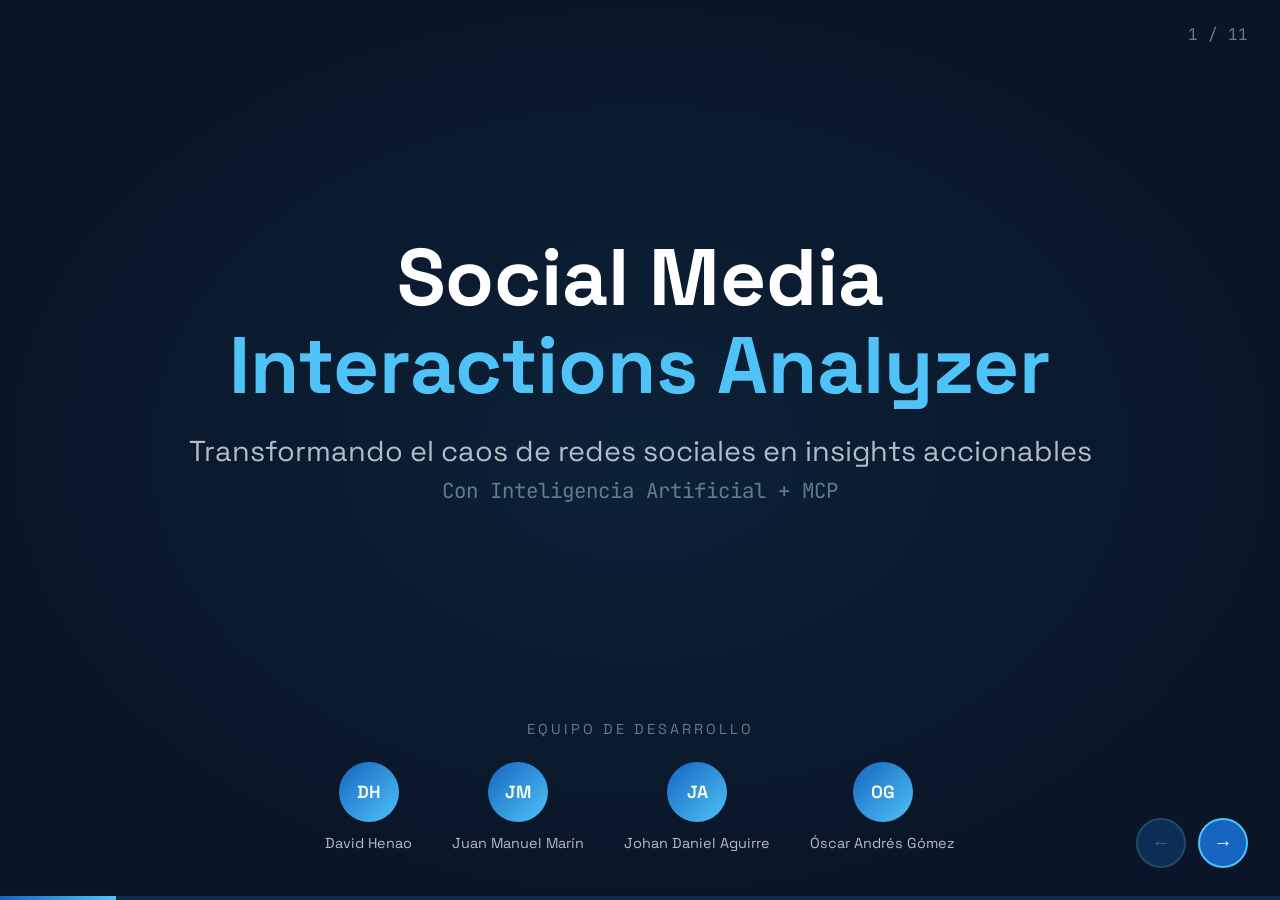
==== docs/slides/index.html @ ee0dfa3a "docs: Added base slides" ====
<!DOCTYPE html>
<html lang="es">
<head>
    <meta charset="UTF-8">
    <meta name="viewport" content="width=device-width, initial-scale=1.0">
    <title>Social Media Interactions Analyzer - Pitch</title>
    <link rel="preconnect" href="https://fonts.googleapis.com">
    <link rel="preconnect" href="https://fonts.gstatic.com" crossorigin>
    <link href="https://fonts.googleapis.com/css2?family=Space+Grotesk:wght@400;500;700&family=JetBrains+Mono:wght@400;500&display=swap" rel="stylesheet">
    <style>
        :root {
            --bg-primary: #0A1628;
            --bg-secondary: #0D2137;
            --bg-card: #122640;
            --accent-blue: #1E88E5;
            --accent-light: #4FC3F7;
            --accent-dark: #1565C0;
            --text-primary: #FFFFFF;
            --text-secondary: #B0BEC5;
            --text-muted: #607D8B;
        }

        * { margin: 0; padding: 0; box-sizing: border-box; }

        body {
            font-family: 'Space Grotesk', sans-serif;
            background: var(--bg-primary);
            color: var(--text-primary);
            overflow: hidden;
            height: 100vh;
        }

        .slide-container {
            width: 100vw;
            height: 100vh;
            position: relative;
            background: linear-gradient(135deg, var(--bg-primary) 0%, var(--bg-secondary) 100%);
        }

        .slide {
            display: none;
            width: 100%;
            height: 100%;
            padding: 3rem 4rem;
            flex-direction: column;
            opacity: 0;
            transition: opacity 0.4s ease;
            overflow-y: auto;
        }

        .slide.active {
            display: flex;
            opacity: 1;
        }

        .slide-counter {
            position: fixed;
            top: 1.5rem;
            right: 2rem;
            font-size: 1rem;
            color: var(--text-muted);
            font-family: 'JetBrains Mono', monospace;
            z-index: 100;
        }

        .nav-controls {
            position: fixed;
            bottom: 2rem;
            right: 2rem;
            display: flex;
            gap: 0.75rem;
            z-index: 100;
        }

        .nav-btn {
            width: 50px;
            height: 50px;
            border-radius: 50%;
            background: var(--accent-dark);
            border: 2px solid var(--accent-light);
            color: var(--text-primary);
            font-size: 1.2rem;
            cursor: pointer;
            transition: all 0.2s ease;
            display: flex;
            align-items: center;
            justify-content: center;
        }

        .nav-btn:hover:not(:disabled) {
            background: var(--accent-light);
            color: var(--bg-primary);
        }

        .nav-btn:disabled {
            opacity: 0.3;
            cursor: not-allowed;
        }

        .progress-bar {
            position: fixed;
            bottom: 0;
            left: 0;
            width: 100%;
            height: 4px;
            background: rgba(30, 136, 229, 0.2);
            z-index: 100;
        }

        .progress-fill {
            height: 100%;
            background: linear-gradient(90deg, var(--accent-dark), var(--accent-light));
            transition: width 0.3s ease;
        }

        .slide-header {
            display: flex;
            align-items: center;
            gap: 1.5rem;
            margin-bottom: 2.5rem;
        }

        .slide-number {
            font-size: 4rem;
            font-weight: 700;
            color: var(--accent-dark);
            font-family: 'JetBrains Mono', monospace;
        }

        .slide h2 {
            font-size: 2.8rem;
            font-weight: 600;
            color: var(--text-primary);
        }

        /* Slide 1 */
        .slide-title {
            justify-content: center;
            text-align: center;
            background: radial-gradient(ellipse at center, var(--bg-secondary) 0%, var(--bg-primary) 70%);
        }

        .slide-title .title-content {
            flex: 1;
            display: flex;
            flex-direction: column;
            justify-content: center;
            align-items: center;
        }

        .slide-title h1 {
            font-size: 5rem;
            font-weight: 700;
            line-height: 1.1;
            margin-bottom: 1.5rem;
        }

        .slide-title h1 .highlight { color: var(--accent-light); }

        .slide-title .subtitle {
            font-size: 1.8rem;
            color: var(--text-secondary);
            margin-bottom: 0.5rem;
        }

        .slide-title .tagline {
            font-size: 1.3rem;
            color: var(--text-muted);
            font-family: 'JetBrains Mono', monospace;
        }

        .slide-title .team-section { margin-top: 2rem; }

        .slide-title .team-label {
            font-size: 0.9rem;
            color: var(--text-muted);
            letter-spacing: 3px;
            margin-bottom: 1.5rem;
        }

        .slide-title .team-grid {
            display: flex;
            justify-content: center;
            gap: 2.5rem;
        }

        .slide-title .team-member {
            display: flex;
            flex-direction: column;
            align-items: center;
            gap: 0.75rem;
        }

        .slide-title .team-member .avatar {
            width: 60px;
            height: 60px;
            border-radius: 50%;
            background: linear-gradient(135deg, var(--accent-dark), var(--accent-light));
            display: flex;
            align-items: center;
            justify-content: center;
            font-weight: 600;
            font-size: 1.1rem;
            color: #fff;
        }

        .slide-title .team-member span {
            font-size: 0.9rem;
            color: var(--text-secondary);
        }

        /* Content Grids */
        .content-grid {
            display: grid;
            grid-template-columns: 1fr 1fr;
            gap: 1.5rem;
            flex: 1;
        }

        .problem-card {
            background: rgba(21, 101, 192, 0.2);
            border: 1px solid var(--accent-dark);
            border-radius: 16px;
            padding: 1.75rem;
        }

        .card-icon { font-size: 2.2rem; margin-bottom: 0.75rem; }

        .problem-card h3 {
            font-size: 1.4rem;
            color: var(--accent-light);
            margin-bottom: 0.75rem;
        }

        .problem-card p, .problem-card li {
            font-size: 1.1rem;
            color: var(--text-secondary);
            line-height: 1.6;
        }

        .problem-card ul { list-style: none; padding: 0; }

        .problem-card li {
            padding-left: 1.5rem;
            position: relative;
            margin-bottom: 0.5rem;
        }

        .problem-card li::before {
            content: "•";
            color: #F44336;
            position: absolute;
            left: 0;
            font-weight: bold;
        }

        .quote-box {
            background: rgba(244, 67, 54, 0.15);
            border-left: 4px solid #F44336;
            padding: 1.25rem 1.75rem;
            border-radius: 0 10px 10px 0;
            margin-top: 1.5rem;
        }

        .quote-box p { font-size: 1.3rem; color: var(--text-primary); }

        .quote-box .highlight {
            color: #FF7043;
            font-weight: 600;
        }

        /* Slide 3 */
        .section-intro {
            font-size: 1.3rem;
            color: var(--text-secondary);
            margin-bottom: 2rem;
            text-align: center;
        }

        .solution-flow {
            display: flex;
            align-items: center;
            justify-content: center;
            gap: 1.5rem;
            margin: 2rem 0;
        }

        .flow-step {
            background: rgba(21, 101, 192, 0.3);
            border: 1px solid var(--accent-dark);
            border-radius: 16px;
            padding: 1.5rem 2rem;
            text-align: center;
            min-width: 140px;
        }

        .flow-step.highlight {
            background: rgba(33, 150, 243, 0.3);
            border-color: var(--accent-light);
            box-shadow: 0 0 30px rgba(33, 150, 243, 0.4);
        }

        .step-icon { font-size: 2rem; margin-bottom: 0.5rem; }

        .flow-step h4 {
            font-size: 1.1rem;
            color: var(--text-primary);
            margin-bottom: 0.25rem;
        }

        .flow-step p {
            font-size: 0.85rem;
            color: var(--text-muted);
            font-family: 'JetBrains Mono', monospace;
        }

        .flow-arrow { font-size: 1.8rem; color: var(--accent-light); }

        .tech-tags {
            display: flex;
            justify-content: center;
            gap: 1rem;
            flex-wrap: wrap;
            margin-top: 1.5rem;
        }

        .tech-tags .tag {
            background: rgba(76, 175, 80, 0.2);
            border: 1px solid #4CAF50;
            color: #81C784;
            padding: 0.5rem 1rem;
            border-radius: 25px;
            font-size: 0.9rem;
            font-family: 'JetBrains Mono', monospace;
        }

        /* Slide 4 */
        .arch-diagram {
            display: flex;
            flex-direction: column;
            gap: 0.75rem;
            flex: 1;
            justify-content: center;
        }

        .arch-layer {
            display: flex;
            align-items: center;
            justify-content: center;
            gap: 1rem;
            padding: 1rem;
            background: rgba(13, 71, 161, 0.25);
            border-radius: 12px;
        }

        .layer-label {
            font-size: 0.85rem;
            color: var(--accent-light);
            font-weight: 600;
            text-transform: uppercase;
            letter-spacing: 1px;
            min-width: 120px;
            font-family: 'JetBrains Mono', monospace;
        }

        .arch-layer:first-child .layer-label { color: #FF9800; }
        .arch-layer:nth-child(3) .layer-label { color: #AB47BC; }

        .arch-box {
            background: var(--bg-card);
            border: 1px solid #2962FF;
            border-radius: 8px;
            padding: 0.75rem 1.25rem;
            font-size: 1rem;
            color: var(--text-primary);
            text-align: center;
        }

        .arch-box span {
            font-size: 0.75rem;
            color: var(--text-muted);
            display: block;
        }

        .arch-box.user { border-color: #FF9800; background: rgba(255, 152, 0, 0.15); }
        .arch-box.agent { border-color: #AB47BC; background: rgba(171, 71, 188, 0.15); }
        .arch-box.cache { border-color: #FFD54F; background: rgba(255, 213, 79, 0.15); }
        .arch-box.mcp { border-color: #42A5F5; background: rgba(66, 165, 245, 0.15); }
        .arch-box.mcp.obligatorio { border-color: #F44336; background: rgba(244, 67, 54, 0.15); }
        .arch-box.data { border-color: #66BB6A; background: rgba(102, 187, 106, 0.15); }

        .arch-connector {
            text-align: center;
            font-size: 0.85rem;
            color: var(--text-muted);
            font-family: 'JetBrains Mono', monospace;
        }

        /* Slide 5 */
        .mcp-grid {
            display: grid;
            grid-template-columns: repeat(3, 1fr);
            gap: 1.5rem;
            flex: 1;
        }

        .mcp-card {
            background: rgba(21, 101, 192, 0.25);
            border: 1px solid var(--accent-dark);
            border-radius: 16px;
            padding: 1.5rem;
            display: flex;
            flex-direction: column;
        }

        .mcp-card.obligatorio {
            border-color: #F44336;
            background: rgba(244, 67, 54, 0.15);
        }

        .mcp-header {
            display: flex;
            justify-content: space-between;
            align-items: center;
            margin-bottom: 1rem;
        }

        .mcp-num { font-size: 1.8rem; font-weight: 700; color: var(--accent-light); }

        .mcp-type {
            font-size: 0.75rem;
            background: var(--accent-dark);
            color: #fff;
            padding: 0.3rem 0.6rem;
            border-radius: 6px;
            font-family: 'JetBrains Mono', monospace;
        }

        .mcp-card.obligatorio .mcp-type { background: #D32F2F; }

        .mcp-card h3 {
            font-size: 1.3rem;
            color: var(--text-primary);
            margin-bottom: 0.25rem;
        }

        .mcp-desc { font-size: 1rem; color: var(--text-muted); margin-bottom: 0.5rem; }

        .mcp-tech {
            font-size: 0.85rem;
            color: #81C784;
            font-family: 'JetBrains Mono', monospace;
            margin-bottom: 1rem;
        }

        .mcp-features {
            list-style: none;
            padding: 0;
            margin: 0;
            flex: 1;
        }

        .mcp-features li {
            font-size: 0.95rem;
            color: var(--text-secondary);
            padding-left: 1.25rem;
            position: relative;
            margin-bottom: 0.35rem;
        }

        .mcp-features li::before {
            content: "›";
            position: absolute;
            left: 0;
            color: var(--accent-light);
        }

        .coverage-note {
            background: rgba(76, 175, 80, 0.15);
            border: 1px solid #4CAF50;
            border-radius: 10px;
            padding: 1rem 1.5rem;
            display: flex;
            align-items: center;
            gap: 1rem;
            margin-top: 1rem;
        }

        .coverage-icon { color: #4CAF50; font-size: 1.4rem; }

        .coverage-note span { color: #81C784; font-size: 1.1rem; }

        /* Slide 6 */
        .diff-grid {
            display: grid;
            grid-template-columns: 1fr 1fr;
            gap: 1.5rem;
            margin-bottom: 1.5rem;
        }

        .diff-card {
            background: rgba(21, 101, 192, 0.25);
            border: 1px solid var(--accent-dark);
            border-radius: 16px;
            padding: 1.75rem;
        }

        .diff-card.cost { border-left: 4px solid #FFB300; }
        .diff-card.time { border-left: 4px solid #4CAF50; }

        .diff-icon { font-size: 2rem; margin-bottom: 0.75rem; }

        .diff-card h3 {
            font-size: 1.4rem;
            color: var(--text-primary);
            margin-bottom: 1rem;
        }

        .diff-card ul { list-style: none; padding: 0; margin: 0; }

        .diff-card li {
            font-size: 1rem;
            color: var(--text-secondary);
            padding-left: 1.5rem;
            position: relative;
            margin-bottom: 0.5rem;
        }

        .diff-card .check {
            color: #4CAF50;
            font-weight: bold;
            position: absolute;
            left: 0;
        }

        .strategy-box {
            background: rgba(33, 150, 243, 0.15);
            border: 1px solid var(--accent-light);
            border-radius: 16px;
            padding: 1.5rem;
        }

        .strategy-box h4 {
            font-size: 1.2rem;
            color: var(--accent-light);
            margin-bottom: 1rem;
        }

        .strategy-items {
            display: grid;
            grid-template-columns: 1fr 1fr;
            gap: 0.75rem;
        }

        .strategy-item {
            background: rgba(0, 0, 0, 0.25);
            border-radius: 8px;
            padding: 0.75rem 1rem;
        }

        .strategy-item .phase {
            display: block;
            font-size: 0.8rem;
            color: #FF9800;
            font-family: 'JetBrains Mono', monospace;
            margin-bottom: 0.25rem;
        }

        .strategy-item span:last-child {
            font-size: 0.9rem;
            color: var(--text-secondary);
        }

        /* Slide 7 */
        .finops-grid {
            display: grid;
            grid-template-columns: 1fr 1fr;
            gap: 1.5rem;
            margin-bottom: 1.25rem;
        }

        .finops-card {
            background: rgba(21, 101, 192, 0.25);
            border: 1px solid var(--accent-dark);
            border-radius: 16px;
            padding: 1.5rem;
        }

        .finops-card h3 {
            font-size: 1.2rem;
            color: var(--accent-light);
            margin-bottom: 0.5rem;
        }

        .finops-card .price {
            font-size: 1.5rem;
            color: var(--text-primary);
            font-weight: 600;
            margin-bottom: 0.25rem;
        }

        .finops-card .total {
            font-size: 1.1rem;
            color: #81C784;
            margin-bottom: 0.75rem;
        }

        .finops-card ul { list-style: none; padding: 0; margin: 0; }

        .finops-card li {
            font-size: 0.9rem;
            color: var(--text-secondary);
            padding-left: 1rem;
            position: relative;
            margin-bottom: 0.25rem;
        }

        .finops-card li::before {
            content: "•";
            color: var(--text-muted);
            position: absolute;
            left: 0;
        }

        .breakeven-box {
            background: rgba(255, 152, 0, 0.15);
            border: 1px solid #FF9800;
            border-radius: 10px;
            padding: 1rem;
            margin-bottom: 1rem;
            text-align: center;
        }

        .breakeven-box h3 {
            font-size: 1.1rem;
            color: #FFB300;
            margin-bottom: 0.5rem;
        }

        .breakeven-box p { font-size: 1.1rem; color: var(--text-primary); }

        .cost-table {
            width: 100%;
            border-collapse: collapse;
            margin-bottom: 1rem;
            font-size: 0.95rem;
        }

        .cost-table th, .cost-table td {
            padding: 0.75rem;
            text-align: center;
            border: 1px solid #37474F;
        }

        .cost-table th {
            background: var(--accent-dark);
            color: #fff;
        }

        .cost-table td { color: var(--text-secondary); }

        .insight-box {
            background: rgba(244, 67, 54, 0.15);
            border-left: 4px solid #F44336;
            padding: 0.75rem 1rem;
            border-radius: 0 8px 8px 0;
        }

        .insight-box strong { color: #FF7043; }

        /* Slide 8 */
        .riesgos-grid {
            display: grid;
            grid-template-columns: repeat(3, 1fr);
            gap: 1rem;
            margin-bottom: 1.5rem;
        }

        .riesgo-card {
            background: rgba(244, 67, 54, 0.15);
            border: 1px solid #D32F2F;
            border-radius: 16px;
            padding: 1.25rem;
        }

        .riesgo-card.sesgos {
            background: rgba(255, 152, 0, 0.15);
            border-color: #F57C00;
        }

        .riesgo-card.dependencia {
            background: rgba(156, 39, 176, 0.15);
            border-color: #7B1FA2;
        }

        .riesgo-card h3 {
            font-size: 1.1rem;
            color: #FFAB91;
            margin-bottom: 0.5rem;
        }

        .riesgo-card.sesgos h3 { color: #FFE082; }
        .riesgo-card.dependencia h3 { color: #CE93D8; }

        .riesgo-card ul { list-style: none; padding: 0; margin: 0; }

        .riesgo-card li {
            font-size: 0.85rem;
            color: var(--text-secondary);
            padding-left: 1rem;
            position: relative;
            margin-bottom: 0.25rem;
        }

        .riesgo-card li::before {
            content: "•";
            color: #EF5350;
            position: absolute;
            left: 0;
        }

        .section-title {
            font-size: 1.2rem;
            color: var(--accent-light);
            margin-bottom: 1rem;
            padding-bottom: 0.5rem;
            border-bottom: 1px solid var(--accent-dark);
        }

        .cumplimiento-grid {
            display: grid;
            grid-template-columns: repeat(3, 1fr);
            gap: 1rem;
            margin-bottom: 1.25rem;
        }

        .cumplimiento-card {
            background: rgba(76, 175, 80, 0.15);
            border: 1px solid #388E3C;
            border-radius: 16px;
            padding: 1.25rem;
        }

        .cumplimiento-card h3 {
            font-size: 1rem;
            color: #81C784;
            margin-bottom: 0.5rem;
        }

        .cumplimiento-card ul { list-style: none; padding: 0; margin: 0; }

        .cumplimiento-card li {
            font-size: 0.85rem;
            color: var(--text-secondary);
            padding-left: 1rem;
            position: relative;
            margin-bottom: 0.25rem;
        }

        .cumplimiento-card li::before {
            content: "✓";
            color: #4CAF50;
            position: absolute;
            left: 0;
        }

        .mitigacion-box {
            background: rgba(33, 150, 243, 0.15);
            border: 1px solid var(--accent-light);
            border-radius: 10px;
            padding: 1.25rem;
        }

        .mitigacion-box h3 {
            font-size: 1.1rem;
            color: var(--accent-light);
            margin-bottom: 0.5rem;
        }

        .mitigacion-box ul { list-style: none; padding: 0; margin: 0; }

        .mitigacion-box li {
            font-size: 0.9rem;
            color: var(--text-secondary);
            padding-left: 1.5rem;
            position: relative;
            margin-bottom: 0.25rem;
        }

        .mitigacion-box li::before {
            content: "→";
            color: var(--accent-light);
            position: absolute;
            left: 0;
        }

        /* Slide 9 */
        .memoria-status {
            background: rgba(21, 101, 192, 0.25);
            border: 1px solid var(--accent-dark);
            border-radius: 16px;
            padding: 1.25rem;
            margin-bottom: 1rem;
        }

        .memoria-status h3 {
            font-size: 1.2rem;
            color: var(--accent-light);
            margin-bottom: 0.5rem;
        }

        .memoria-status ul { list-style: none; padding: 0; margin: 0; }

        .memoria-status li {
            font-size: 1rem;
            color: var(--text-secondary);
            padding-left: 1rem;
            position: relative;
            margin-bottom: 0.25rem;
        }

        .memoria-status li::before {
            content: "•";
            color: var(--accent-light);
            position: absolute;
            left: 0;
        }

        .memoria-status .costo {
            font-size: 1.05rem;
            color: #FFB74D;
            margin-top: 0.5rem;
            margin-bottom: 0;
        }

        .memoria-escenarios {
            display: grid;
            grid-template-columns: 1fr 1fr;
            gap: 1rem;
            margin-bottom: 1.25rem;
        }

        .escenario-card {
            background: rgba(244, 67, 54, 0.15);
            border: 1px solid #D32F2F;
            border-radius: 16px;
            padding: 1.25rem;
        }

        .escenario-card.optimizado {
            background: rgba(76, 175, 80, 0.15);
            border-color: #388E3C;
        }

        .escenario-card h3 {
            font-size: 1.1rem;
            color: #FFAB91;
            margin-bottom: 0.5rem;
        }

        .escenario-card.optimizado h3 { color: #A5D6A7; }

        .escenario-card ul { list-style: none; padding: 0; margin: 0; }

        .escenario-card li {
            font-size: 0.9rem;
            color: var(--text-secondary);
            padding-left: 1rem;
            position: relative;
            margin-bottom: 0.25rem;
        }

        .escenario-card li::before {
            content: "•";
            color: #EF5350;
            position: absolute;
            left: 0;
        }

        .escenario-card.optimizado li::before { color: #66BB6A; }

        .impacto-box {
            background: rgba(255, 152, 0, 0.15);
            border: 1px solid #FF9800;
            border-radius: 10px;
            padding: 1.25rem;
            margin-bottom: 1rem;
        }

        .impacto-box h3 {
            font-size: 1.1rem;
            color: #FFB74D;
            margin-bottom: 0.5rem;
        }

        .impacto-box ul { list-style: none; padding: 0; margin: 0; }

        .impacto-box li {
            font-size: 0.9rem;
            color: var(--text-secondary);
            padding-left: 1.5rem;
            position: relative;
            margin-bottom: 0.25rem;
        }

        .impacto-box li::before {
            content: "💰";
            position: absolute;
            left: 0;
        }

        /* Slide 10 */
        .demo-grid {
            display: grid;
            grid-template-columns: 2fr 1fr;
            grid-template-rows: 1fr 1fr;
            gap: 1rem;
            flex: 1;
        }

        .demo-card {
            background: rgba(21, 101, 192, 0.25);
            border: 1px solid var(--accent-dark);
            border-radius: 16px;
            padding: 1.25rem;
        }

        .demo-card.principal {
            grid-row: span 2;
            display: flex;
            flex-direction: column;
            justify-content: center;
        }

        .demo-icon { font-size: 3.5rem; margin-bottom: 1rem; }

        .demo-card h3 {
            font-size: 1.2rem;
            color: var(--accent-light);
            margin-bottom: 0.5rem;
        }

        .demo-card p { font-size: 1rem; color: var(--text-muted); }

        .placeholder-line {
            height: 14px;
            background: rgba(33, 150, 243, 0.3);
            border-radius: 6px;
            margin: 0.75rem 0;
        }

        .placeholder-line.short { width: 60%; }

        /* Slide 11 */
        .contact-grid {
            display: flex;
            flex-direction: column;
            gap: 1.5rem;
            flex: 1;
            justify-content: center;
        }

        .contact-card {
            background: rgba(21, 101, 192, 0.25);
            border: 1px solid var(--accent-dark);
            border-radius: 16px;
            padding: 1.5rem;
            text-align: center;
        }

        .contact-card.cta {
            background: linear-gradient(135deg, rgba(33, 150, 243, 0.3), rgba(2, 119, 189, 0.3));
            border-color: var(--accent-light);
        }

        .contact-card h3 {
            font-size: 1.4rem;
            color: var(--text-primary);
            margin-bottom: 0.5rem;
        }

        .contact-card.cta h3 {
            font-size: 1.6rem;
            color: var(--accent-light);
            margin-bottom: 1rem;
        }

        .cta-text { font-size: 1.1rem; color: var(--text-secondary); margin-bottom: 1rem; }

        .cta-button {
            display: inline-block;
            background: linear-gradient(135deg, var(--accent-dark), #03A9F4);
            color: #fff;
            padding: 0.85rem 2.5rem;
            border-radius: 35px;
            font-size: 1.1rem;
            font-weight: 600;
            text-decoration: none;
            transition: transform 0.2s, box-shadow 0.2s;
        }

        .cta-button:hover {
            transform: translateY(-2px);
            box-shadow: 0 6px 20px rgba(33, 150, 243, 0.5);
        }

        .team-label { font-size: 0.9rem; color: var(--text-muted); margin-bottom: 0.75rem; }

        .team-row {
            display: flex;
            justify-content: center;
            gap: 1.5rem;
            flex-wrap: wrap;
        }

        .member { display: flex; align-items: center; gap: 0.5rem; }

        .member .avatar {
            width: 36px;
            height: 36px;
            border-radius: 50%;
            background: linear-gradient(135deg, var(--accent-dark), var(--accent-light));
            display: flex;
            align-items: center;
            justify-content: center;
            font-size: 0.75rem;
            font-weight: 600;
            color: #fff;
        }

        .member span:last-child { font-size: 0.9rem; color: var(--text-secondary); }

        .tech-label { font-size: 0.9rem; color: var(--text-muted); margin-bottom: 0.75rem; }

        .tech-stack {
            display: flex;
            justify-content: center;
            gap: 0.75rem;
            flex-wrap: wrap;
        }

        .tech-stack span {
            background: rgba(76, 175, 80, 0.2);
            border: 1px solid #4CAF50;
            color: #81C784;
            padding: 0.35rem 0.7rem;
            border-radius: 18px;
            font-size: 0.85rem;
            font-family: 'JetBrains Mono', monospace;
        }
    </style>
</head>
<body>
    <div class="slide-container">
        <!-- Slide 1: Título -->
        <div class="slide slide-title active" data-slide="0">
            <div class="title-content">
                <h1>Social Media<br><span class="highlight">Interactions Analyzer</span></h1>
                <p class="subtitle">Transformando el caos de redes sociales en insights accionables</p>
                <p class="tagline">Con Inteligencia Artificial + MCP</p>
            </div>
            <div class="team-section">
                <p class="team-label">EQUIPO DE DESARROLLO</p>
                <div class="team-grid">
                    <div class="team-member"><div class="avatar">DH</div><span>David Henao</span></div>
                    <div class="team-member"><div class="avatar">JM</div><span>Juan Manuel Marín</span></div>
                    <div class="team-member"><div class="avatar">JA</div><span>Johan Daniel Aguirre</span></div>
                    <div class="team-member"><div class="avatar">OG</div><span>Óscar Andrés Gómez</span></div>
                </div>
            </div>
        </div>

        <!-- Slide 2: El Problema -->
        <div class="slide slide-content" data-slide="1">
            <div class="slide-header"><span class="slide-number">02</span><h2>El Problema</h2></div>
            <div class="content-grid">
                <div class="problem-card">
                    <div class="card-icon">🎯</div>
                    <h3>Contexto</h3>
                    <p>Las organizaciones reciben miles de publicaciones diarias en redes sociales, pero transformar ese "caos" en insights accionables es un desafío constante.</p>
                </div>
                <div class="problem-card">
                    <div class="card-icon">⚠️</div>
                    <h3>El Desafío</h3>
                    <ul>
                        <li>Preguntas abstractas no tienen respuesta técnica</li>
                        <li>Sin capa de inteligencia para traducir</li>
                        <li>Desconexión entre usuario y datos</li>
                    </ul>
                </div>
            </div>
            <div class="quote-box">
                <p>"¿Cómo va la cosa en Twitter?" → <span class="highlight">No tiene respuesta técnica</span></p>
            </div>
        </div>

        <!-- Slide 3: La Solución -->
        <div class="slide slide-content" data-slide="2">
            <div class="slide-header"><span class="slide-number">03</span><h2>La Solución</h2></div>
            <p class="section-intro">Un sistema de soporte de decisiones que transforma lenguaje natural en insights</p>
            <div class="solution-flow">
                <div class="flow-step"><div class="step-icon">👤</div><h4>Usuario</h4><p>Lenguaje Natural</p></div>
                <div class="flow-arrow">→</div>
                <div class="flow-step highlight"><div class="step-icon">🤖</div><h4>Agente</h4><p>Orquestador + LangGraph</p></div>
                <div class="flow-arrow">→</div>
                <div class="flow-step"><div class="step-icon">🔧</div><h4>MCPs</h4><p>Tool Calling</p></div>
                <div class="flow-arrow">→</div>
                <div class="flow-step"><div class="step-icon">📊</div><h4>Datos</h4><p>JSON / CSV</p></div>
            </div>
            <div class="tech-tags">
                <span class="tag">FastMCP</span>
                <span class="tag">LangGraph</span>
                <span class="tag">Streamlit</span>
                <span class="tag">LLM Integration</span>
            </div>
        </div>

        <!-- Slide 4: Arquitectura -->
        <div class="slide slide-content" data-slide="3">
            <div class="slide-header"><span class="slide-number">04</span><h2>Arquitectura del Sistema</h2></div>
            <div class="arch-diagram">
                <div class="arch-layer">
                    <div class="layer-label">PRESENTATION</div>
                    <div class="arch-box user">👤 Usuario<br><span>Streamlit / Terminal</span></div>
                </div>
                <div class="arch-connector">↓ Tool Calling</div>
                <div class="arch-layer">
                    <div class="layer-label">ORCHESTRATION</div>
                    <div class="arch-box agent">🤖 Agente LangGraph<br><span>Decisiones + Estado</span></div>
                    <div class="arch-box cache">⚡ Cache<br><span>Redis / Memoria</span></div>
                </div>
                <div class="arch-connector">↓ REST API</div>
                <div class="arch-layer">
                    <div class="layer-label">MCP SERVICES</div>
                    <div class="arch-box mcp">📝 Resumen</div>
                    <div class="arch-box mcp">📊 Métricas</div>
                    <div class="arch-box mcp obligatorio">🚀 Propagación</div>
                </div>
                <div class="arch-connector">↓</div>
                <div class="arch-layer">
                    <div class="layer-label">DATA</div>
                    <div class="arch-box data">📁 Dataset Social<br><span>JSON / CSV</span></div>
                </div>
            </div>
        </div>

        <!-- Slide 5: MCPs -->
        <div class="slide slide-content" data-slide="4">
            <div class="slide-header"><span class="slide-number">05</span><h2>Microservicios MCP</h2></div>
            <div class="mcp-grid">
                <div class="mcp-card">
                    <div class="mcp-header"><span class="mcp-num">01</span><span class="mcp-type">LLM</span></div>
                    <h3>Resumen General</h3>
                    <p class="mcp-desc">Síntesis cualitativa con IA</p>
                    <div class="mcp-tech">gpt-4o-mini</div>
                    <ul class="mcp-features">
                        <li>Contexto automático</li>
                        <li>Análisis de sentimiento</li>
                        <li>Temas principales</li>
                    </ul>
                </div>
                <div class="mcp-card">
                    <div class="mcp-header"><span class="mcp-num">02</span><span class="mcp-type">Tradicional</span></div>
                    <h3>Análisis de Métricas</h3>
                    <p class="mcp-desc">Datos duros sin IA</p>
                    <div class="mcp-tech">Pandas</div>
                    <ul class="mcp-features">
                        <li>Top influencers</li>
                        <li>Posts virales</li>
                        <li>Métricas aggregate</li>
                    </ul>
                </div>
                <div class="mcp-card obligatorio">
                    <div class="mcp-header"><span class="mcp-num">!</span><span class="mcp-type">OBLIGATORIO</span></div>
                    <h3>Propagación</h3>
                    <p class="mcp-desc">Análisis de impacto</p>
                    <div class="mcp-tech">Graph + Pandas</div>
                    <ul class="mcp-features">
                        <li>Estructura de árbol</li>
                        <li>Alcance cumulativo</li>
                        <li>Cadena de replicación</li>
                    </ul>
                </div>
            </div>
            <div class="coverage-note">
                <span class="coverage-icon">✓</span>
                <span>¿Qué se dice? · Quién importa · Cómo se mueve</span>
            </div>
        </div>

        <!-- Slide 6: Diferenciadores -->
        <div class="slide slide-content" data-slide="5">
            <div class="slide-header"><span class="slide-number">06</span><h2>Diferenciadores</h2></div>
            <div class="diff-grid">
                <div class="diff-card cost">
                    <div class="diff-icon">💰</div>
                    <h3>Optimización Costo</h3>
                    <ul>
                        <li><span class="check">✓</span> Modelos "pequeños" para tareas específicas (gpt-4o-mini, gemini-flash)</li>
                        <li><span class="check">✓</span> Cache de resultados (Redis/Memoria)</li>
                        <li><span class="check">✓</span> Pre-procesamiento de texto</li>
                        <li><span class="check">✓</span> Menos tokens = menos costo</li>
                    </ul>
                </div>
                <div class="diff-card time">
                    <div class="diff-icon">⚡</div>
                    <h3>Optimización Tiempo</h3>
                    <ul>
                        <li><span class="check">✓</span> FastMCP para implementación rápida</li>
                        <li><span class="check">✓</span> LangGraph (grafo lineal simple)</li>
                        <li><span class="check">✓</span> Pandas para métricas (no reinventar)</li>
                        <li><span class="check">✓</span> Streamlit para interfaz</li>
                    </ul>
                </div>
            </div>
            <div class="strategy-box">
                <h4>📋 Hoja de Ruta Sugerida</h4>
                <div class="strategy-items">
                    <div class="strategy-item"><span class="phase">Fase 1</span><span>Data: Identificar jerarquía post_id vs reply_to</span></div>
                    <div class="strategy-item"><span class="phase">Fase 2</span><span>MCPs: Endpoints con FastMCP</span></div>
                    <div class="strategy-item"><span class="phase">Fase 3</span><span>Agente: System Prompt efectivo</span></div>
                    <div class="strategy-item"><span class="phase">Fase 4</span><span>Demo: Streamlit</span></div>
                </div>
            </div>
        </div>

        <!-- Slide 7: FinOps -->
        <div class="slide slide-content" data-slide="6">
            <div class="slide-header"><span class="slide-number">07</span><h2>FinOps – Comparación de Costos</h2></div>
            <div class="finops-grid">
                <div class="finops-card">
                    <h3>API (Grok)</h3>
                    <p class="price">$0.002 – $0.005 / request</p>
                    <p class="total">100k → $200 – $500</p>
                    <ul>
                        <li>Fácil implementación</li>
                        <li>Alto costo a escala</li>
                        <li>Dependencia externa</li>
                    </ul>
                </div>
                <div class="finops-card">
                    <h3>Modelo propio (Azure GPU)</h3>
                    <p class="price">$0.5 – $1 / hora</p>
                    <p class="total">100k → $3 – $6</p>
                    <ul>
                        <li>Bajo costo a escala</li>
                        <li>Escalable</li>
                        <li>Mayor complejidad operativa</li>
                    </ul>
                </div>
            </div>
            <div class="breakeven-box">
                <h3>📊 Punto de equilibrio</h3>
                <p>A partir de <strong>~1,600 requests</strong>, el modelo propio es más económico que la API.</p>
            </div>
            <table class="cost-table">
                <tr><th>Requests</th><th>API (USD)</th><th>Modelo propio (USD)</th></tr>
                <tr><td>1,000</td><td>$3</td><td>$5</td></tr>
                <tr><td>10,000</td><td>$30</td><td>$5</td></tr>
                <tr><td>100,000</td><td>$300</td><td>$5</td></tr>
            </table>
            <div class="insight-box">
                <strong>Insight FinOps:</strong> El costo está dominado por la API externa, no por la infraestructura.
            </div>
        </div>

        <!-- Slide 8: Gobierno -->
        <div class="slide slide-content" data-slide="7">
            <div class="slide-header"><span class="slide-number">08</span><h2>Gobierno de Datos</h2></div>
            <div class="riesgos-grid">
                <div class="riesgo-card privacidad">
                    <h3>🔒 Privacidad</h3>
                    <ul>
                        <li>Datos personales en texto</li>
                        <li>Exposición información sensible</li>
                        <li>Uso indebido de datos</li>
                    </ul>
                </div>
                <div class="riesgo-card sesgos">
                    <h3>⚖️ Sesgos del Modelo</h3>
                    <ul>
                        <li>Clasificaciones incorrectas</li>
                        <li>Sesgo en lenguaje</li>
                        <li>Decisiones automatizadas</li>
                    </ul>
                </div>
                <div class="riesgo-card dependencia">
                    <h3>🔗 Dependencia Externa</h3>
                    <ul>
                        <li>Envío a API externa (Grok)</li>
                        <li>Pérdida de control</li>
                        <li>Riesgos disponibilidad</li>
                    </ul>
                </div>
            </div>
            <h3 class="section-title">Cumplimiento – Habeas Data (Colombia)</h3>
            <div class="cumplimiento-grid">
                <div class="cumplimiento-card">
                    <h3>📝 Autorización</h3>
                    <ul>
                        <li>Consentimiento previo</li>
                        <li>Finalidad clara</li>
                    </ul>
                </div>
                <div class="cumplimiento-card">
                    <h3>👤 Derechos del Titular</h3>
                    <ul>
                        <li>Acceso, corrección, eliminación</li>
                        <li>Transparencia</li>
                    </ul>
                </div>
                <div class="cumplimiento-card">
                    <h3>🔐 Seguridad</h3>
                    <ul>
                        <li>Datos en tránsito seguros</li>
                        <li>Control de acceso</li>
                    </ul>
                </div>
            </div>
            <div class="mitigacion-box">
                <h3>🛡️ Mitigación</h3>
                <ul>
                    <li>Anonimización antes de API</li>
                    <li>Filtrado PII</li>
                    <li>Logs sin info personal</li>
                </ul>
            </div>
        </div>

        <!-- Slide 9: Memoria -->
        <div class="slide slide-content" data-slide="8">
            <div class="slide-header"><span class="slide-number">09</span><h2>Memoria y FinOps en la Arquitectura</h2></div>
            <div class="memoria-status">
                <h3>📌 Estado Actual</h3>
                <ul>
                    <li>Datos en memoria (RAM)</li>
                    <li>No uso de base de datos vectorial</li>
                    <li>No generación de embeddings</li>
                </ul>
                <p class="costo"><strong>Costo de memoria:</strong> prácticamente nulo</p>
            </div>
            <div class="memoria-escenarios">
                <div class="escenario-card sin-opt">
                    <h3>Escenario sin optimización</h3>
                    <ul>
                        <li>Guardar todos los posts como embeddings</li>
                        <li>100k posts → 100k embeddings</li>
                        <li>Alto costo en almacenamiento y consultas</li>
                    </ul>
                </div>
                <div class="escenario-card optimizado">
                    <h3>Escenario optimizado (FinOps)</h3>
                    <ul>
                        <li>Filtrado por engagement (likes, replies)</li>
                        <li>Uso de métricas ya calculadas</li>
                        <li>Solo datos relevantes se almacenan</li>
                    </ul>
                </div>
            </div>
            <div class="impacto-box">
                <h3>💰 Impacto FinOps</h3>
                <ul>
                    <li>Reducción de hasta 90% en almacenamiento</li>
                    <li>Menor número de consultas</li>
                    <li>Menor latencia</li>
                    <li>Escalabilidad controlada</li>
                </ul>
            </div>
        </div>

        <!-- Slide 10: Demo -->
        <div class="slide slide-content" data-slide="9">
            <div class="slide-header"><span class="slide-number">10</span><h2>Demo: Muestreo en Vivo</h2></div>
            <div class="demo-grid">
                <div class="demo-card principal">
                    <div class="demo-icon">🎬</div>
                    <h3>Espacio para Demostración</h3>
                    <p>Esta slide se completará cuando el desarrollo esté disponible</p>
                    <div class="placeholder-line"></div>
                    <div class="placeholder-line short"></div>
                    <div class="placeholder-line"></div>
                </div>
                <div class="demo-card">
                    <h3>💬 Chat con el agente</h3>
                    <p>Interacción directa mediante lenguaje natural</p>
                </div>
                <div class="demo-card">
                    <h3>📊 Respuestas en tiempo real</h3>
                    <p>Análisis instantáneo de interacciones</p>
                </div>
                <div class="demo-card">
                    <h3>🔍 Consultas en lenguaje natural</h3>
                    <p>Sin necesidad de SQL o sintaxis compleja</p>
                </div>
            </div>
        </div>

        <!-- Slide 11: Contacto -->
        <div class="slide slide-content" data-slide="10">
            <div class="slide-header"><span class="slide-number">11</span><h2>¡Gracias!</h2></div>
            <div class="contact-grid">
                <div class="contact-card cta">
                    <h3>🚀 Transforma el Social Listening con IA</h3>
                    <p class="cta-text">¿Listo para ver el código?</p>
                    <a href="#" class="cta-button">Ver Repositorio →</a>
                </div>
                <div class="contact-card team">
                    <p class="team-label">Equipo de Desarrollo</p>
                    <div class="team-row">
                        <div class="member"><span class="avatar">DH</span><span>David Henao</span></div>
                        <div class="member"><span class="avatar">JM</span><span>Juan Manuel Marín</span></div>
                        <div class="member"><span class="avatar">JA</span><span>Johan Daniel Aguirre</span></div>
                        <div class="member"><span class="avatar">OG</span><span>Óscar Andrés Gómez</span></div>
                    </div>
                </div>
                <div class="contact-card tech">
                    <p class="tech-label">Tecnologías utilizadas</p>
                    <div class="tech-stack">
                        <span>FastMCP</span><span>LangGraph</span><span>Streamlit</span><span>Python</span><span>MCP</span>
                    </div>
                </div>
            </div>
        </div>

        <div class="slide-counter">
            <span id="currentSlide">1</span> / <span id="totalSlides">11</span>
        </div>

        <div class="nav-controls">
            <button class="nav-btn" id="prevBtn">←</button>
            <button class="nav-btn" id="nextBtn">→</button>
        </div>

        <div class="progress-bar">
            <div class="progress-fill" id="progressFill" style="width: 9.09%"></div>
        </div>
    </div>

    <script>
        let currentSlide = 0;
        const totalSlides = 11;
        const slides = document.querySelectorAll('.slide');

        function updateSlide() {
            slides.forEach(function(s) { s.classList.remove('active'); });
            slides[currentSlide].classList.add('active');
            
            document.getElementById('currentSlide').textContent = currentSlide + 1;
            document.getElementById('progressFill').style.width = ((currentSlide + 1) / totalSlides * 100) + '%';
            
            document.getElementById('prevBtn').disabled = currentSlide === 0;
            document.getElementById('nextBtn').disabled = currentSlide === totalSlides - 1;
        }

        function nextSlide() {
            if (currentSlide < totalSlides - 1) {
                currentSlide++;
                updateSlide();
            }
        }

        function prevSlide() {
            if (currentSlide > 0) {
                currentSlide--;
                updateSlide();
            }
        }

        document.getElementById('nextBtn').addEventListener('click', nextSlide);
        document.getElementById('prevBtn').addEventListener('click', prevSlide);

        document.addEventListener('keydown', function(e) {
            if (e.key === 'ArrowRight' || e.key === ' ') {
                e.preventDefault();
                nextSlide();
            }
            if (e.key === 'ArrowLeft') {
                e.preventDefault();
                prevSlide();
            }
        });

        updateSlide();
    </script>
</body>
</html>
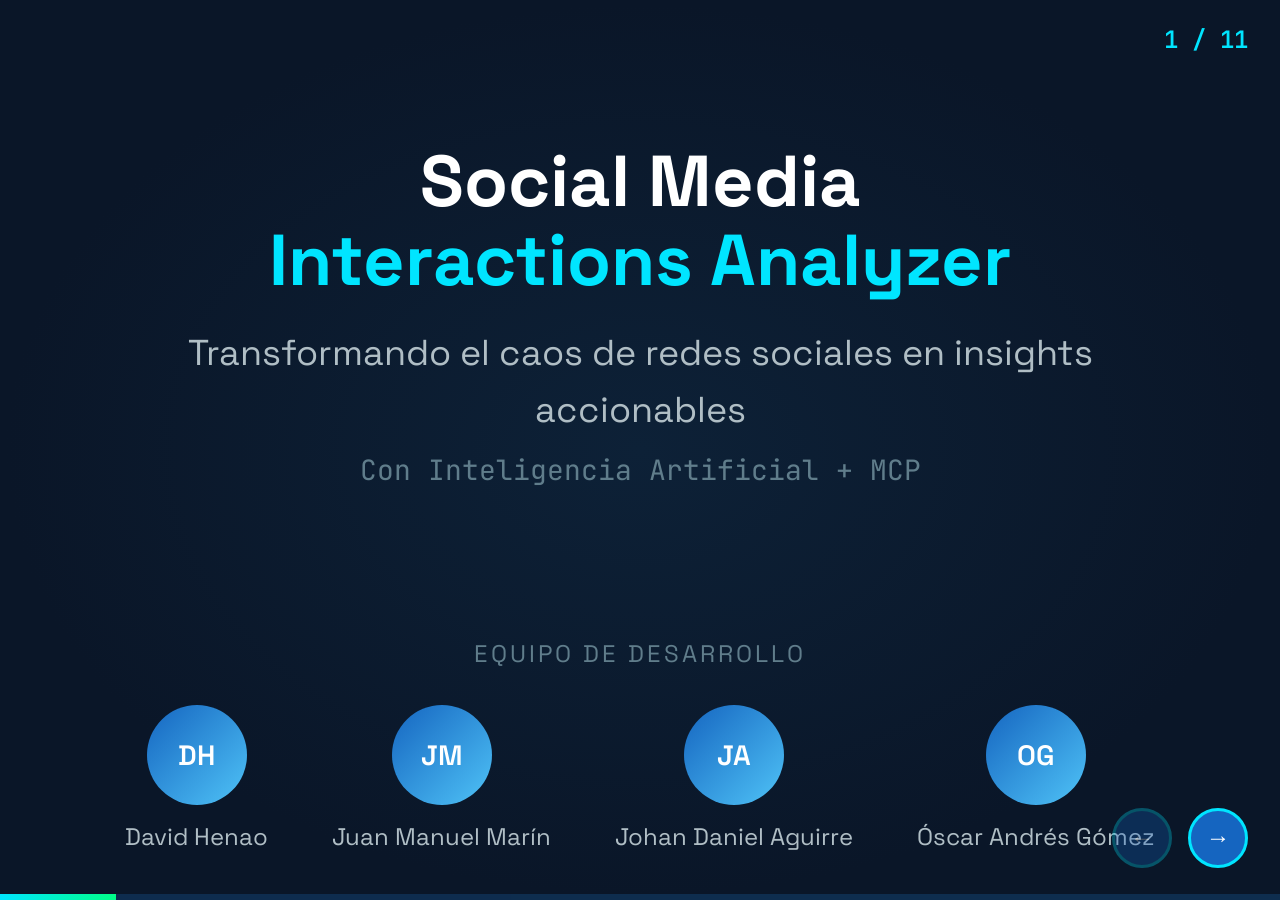
==== commit 32569b46: "docs: Improved slides style" ====
--- a/docs/slides/index.html
+++ b/docs/slides/index.html
@@ -7,1051 +7,10 @@
     <link rel="preconnect" href="https://fonts.googleapis.com">
     <link rel="preconnect" href="https://fonts.gstatic.com" crossorigin>
     <link href="https://fonts.googleapis.com/css2?family=Space+Grotesk:wght@400;500;700&family=JetBrains+Mono:wght@400;500&display=swap" rel="stylesheet">
-    <style>
-        :root {
-            --bg-primary: #0A1628;
-            --bg-secondary: #0D2137;
-            --bg-card: #122640;
-            --accent-blue: #1E88E5;
-            --accent-light: #4FC3F7;
-            --accent-dark: #1565C0;
-            --text-primary: #FFFFFF;
-            --text-secondary: #B0BEC5;
-            --text-muted: #607D8B;
-        }
-
-        * { margin: 0; padding: 0; box-sizing: border-box; }
-
-        body {
-            font-family: 'Space Grotesk', sans-serif;
-            background: var(--bg-primary);
-            color: var(--text-primary);
-            overflow: hidden;
-            height: 100vh;
-        }
-
-        .slide-container {
-            width: 100vw;
-            height: 100vh;
-            position: relative;
-            background: linear-gradient(135deg, var(--bg-primary) 0%, var(--bg-secondary) 100%);
-        }
-
-        .slide {
-            display: none;
-            width: 100%;
-            height: 100%;
-            padding: 3rem 4rem;
-            flex-direction: column;
-            opacity: 0;
-            transition: opacity 0.4s ease;
-            overflow-y: auto;
-        }
-
-        .slide.active {
-            display: flex;
-            opacity: 1;
-        }
-
-        .slide-counter {
-            position: fixed;
-            top: 1.5rem;
-            right: 2rem;
-            font-size: 1rem;
-            color: var(--text-muted);
-            font-family: 'JetBrains Mono', monospace;
-            z-index: 100;
-        }
-
-        .nav-controls {
-            position: fixed;
-            bottom: 2rem;
-            right: 2rem;
-            display: flex;
-            gap: 0.75rem;
-            z-index: 100;
-        }
-
-        .nav-btn {
-            width: 50px;
-            height: 50px;
-            border-radius: 50%;
-            background: var(--accent-dark);
-            border: 2px solid var(--accent-light);
-            color: var(--text-primary);
-            font-size: 1.2rem;
-            cursor: pointer;
-            transition: all 0.2s ease;
-            display: flex;
-            align-items: center;
-            justify-content: center;
-        }
-
-        .nav-btn:hover:not(:disabled) {
-            background: var(--accent-light);
-            color: var(--bg-primary);
-        }
-
-        .nav-btn:disabled {
-            opacity: 0.3;
-            cursor: not-allowed;
-        }
-
-        .progress-bar {
-            position: fixed;
-            bottom: 0;
-            left: 0;
-            width: 100%;
-            height: 4px;
-            background: rgba(30, 136, 229, 0.2);
-            z-index: 100;
-        }
-
-        .progress-fill {
-            height: 100%;
-            background: linear-gradient(90deg, var(--accent-dark), var(--accent-light));
-            transition: width 0.3s ease;
-        }
-
-        .slide-header {
-            display: flex;
-            align-items: center;
-            gap: 1.5rem;
-            margin-bottom: 2.5rem;
-        }
-
-        .slide-number {
-            font-size: 4rem;
-            font-weight: 700;
-            color: var(--accent-dark);
-            font-family: 'JetBrains Mono', monospace;
-        }
-
-        .slide h2 {
-            font-size: 2.8rem;
-            font-weight: 600;
-            color: var(--text-primary);
-        }
-
-        /* Slide 1 */
-        .slide-title {
-            justify-content: center;
-            text-align: center;
-            background: radial-gradient(ellipse at center, var(--bg-secondary) 0%, var(--bg-primary) 70%);
-        }
-
-        .slide-title .title-content {
-            flex: 1;
-            display: flex;
-            flex-direction: column;
-            justify-content: center;
-            align-items: center;
-        }
-
-        .slide-title h1 {
-            font-size: 5rem;
-            font-weight: 700;
-            line-height: 1.1;
-            margin-bottom: 1.5rem;
-        }
-
-        .slide-title h1 .highlight { color: var(--accent-light); }
-
-        .slide-title .subtitle {
-            font-size: 1.8rem;
-            color: var(--text-secondary);
-            margin-bottom: 0.5rem;
-        }
-
-        .slide-title .tagline {
-            font-size: 1.3rem;
-            color: var(--text-muted);
-            font-family: 'JetBrains Mono', monospace;
-        }
-
-        .slide-title .team-section { margin-top: 2rem; }
-
-        .slide-title .team-label {
-            font-size: 0.9rem;
-            color: var(--text-muted);
-            letter-spacing: 3px;
-            margin-bottom: 1.5rem;
-        }
-
-        .slide-title .team-grid {
-            display: flex;
-            justify-content: center;
-            gap: 2.5rem;
-        }
-
-        .slide-title .team-member {
-            display: flex;
-            flex-direction: column;
-            align-items: center;
-            gap: 0.75rem;
-        }
-
-        .slide-title .team-member .avatar {
-            width: 60px;
-            height: 60px;
-            border-radius: 50%;
-            background: linear-gradient(135deg, var(--accent-dark), var(--accent-light));
-            display: flex;
-            align-items: center;
-            justify-content: center;
-            font-weight: 600;
-            font-size: 1.1rem;
-            color: #fff;
-        }
-
-        .slide-title .team-member span {
-            font-size: 0.9rem;
-            color: var(--text-secondary);
-        }
-
-        /* Content Grids */
-        .content-grid {
-            display: grid;
-            grid-template-columns: 1fr 1fr;
-            gap: 1.5rem;
-            flex: 1;
-        }
-
-        .problem-card {
-            background: rgba(21, 101, 192, 0.2);
-            border: 1px solid var(--accent-dark);
-            border-radius: 16px;
-            padding: 1.75rem;
-        }
-
-        .card-icon { font-size: 2.2rem; margin-bottom: 0.75rem; }
-
-        .problem-card h3 {
-            font-size: 1.4rem;
-            color: var(--accent-light);
-            margin-bottom: 0.75rem;
-        }
-
-        .problem-card p, .problem-card li {
-            font-size: 1.1rem;
-            color: var(--text-secondary);
-            line-height: 1.6;
-        }
-
-        .problem-card ul { list-style: none; padding: 0; }
-
-        .problem-card li {
-            padding-left: 1.5rem;
-            position: relative;
-            margin-bottom: 0.5rem;
-        }
-
-        .problem-card li::before {
-            content: "•";
-            color: #F44336;
-            position: absolute;
-            left: 0;
-            font-weight: bold;
-        }
-
-        .quote-box {
-            background: rgba(244, 67, 54, 0.15);
-            border-left: 4px solid #F44336;
-            padding: 1.25rem 1.75rem;
-            border-radius: 0 10px 10px 0;
-            margin-top: 1.5rem;
-        }
-
-        .quote-box p { font-size: 1.3rem; color: var(--text-primary); }
-
-        .quote-box .highlight {
-            color: #FF7043;
-            font-weight: 600;
-        }
-
-        /* Slide 3 */
-        .section-intro {
-            font-size: 1.3rem;
-            color: var(--text-secondary);
-            margin-bottom: 2rem;
-            text-align: center;
-        }
-
-        .solution-flow {
-            display: flex;
-            align-items: center;
-            justify-content: center;
-            gap: 1.5rem;
-            margin: 2rem 0;
-        }
-
-        .flow-step {
-            background: rgba(21, 101, 192, 0.3);
-            border: 1px solid var(--accent-dark);
-            border-radius: 16px;
-            padding: 1.5rem 2rem;
-            text-align: center;
-            min-width: 140px;
-        }
-
-        .flow-step.highlight {
-            background: rgba(33, 150, 243, 0.3);
-            border-color: var(--accent-light);
-            box-shadow: 0 0 30px rgba(33, 150, 243, 0.4);
-        }
-
-        .step-icon { font-size: 2rem; margin-bottom: 0.5rem; }
-
-        .flow-step h4 {
-            font-size: 1.1rem;
-            color: var(--text-primary);
-            margin-bottom: 0.25rem;
-        }
-
-        .flow-step p {
-            font-size: 0.85rem;
-            color: var(--text-muted);
-            font-family: 'JetBrains Mono', monospace;
-        }
-
-        .flow-arrow { font-size: 1.8rem; color: var(--accent-light); }
-
-        .tech-tags {
-            display: flex;
-            justify-content: center;
-            gap: 1rem;
-            flex-wrap: wrap;
-            margin-top: 1.5rem;
-        }
-
-        .tech-tags .tag {
-            background: rgba(76, 175, 80, 0.2);
-            border: 1px solid #4CAF50;
-            color: #81C784;
-            padding: 0.5rem 1rem;
-            border-radius: 25px;
-            font-size: 0.9rem;
-            font-family: 'JetBrains Mono', monospace;
-        }
-
-        /* Slide 4 */
-        .arch-diagram {
-            display: flex;
-            flex-direction: column;
-            gap: 0.75rem;
-            flex: 1;
-            justify-content: center;
-        }
-
-        .arch-layer {
-            display: flex;
-            align-items: center;
-            justify-content: center;
-            gap: 1rem;
-            padding: 1rem;
-            background: rgba(13, 71, 161, 0.25);
-            border-radius: 12px;
-        }
-
-        .layer-label {
-            font-size: 0.85rem;
-            color: var(--accent-light);
-            font-weight: 600;
-            text-transform: uppercase;
-            letter-spacing: 1px;
-            min-width: 120px;
-            font-family: 'JetBrains Mono', monospace;
-        }
-
-        .arch-layer:first-child .layer-label { color: #FF9800; }
-        .arch-layer:nth-child(3) .layer-label { color: #AB47BC; }
-
-        .arch-box {
-            background: var(--bg-card);
-            border: 1px solid #2962FF;
-            border-radius: 8px;
-            padding: 0.75rem 1.25rem;
-            font-size: 1rem;
-            color: var(--text-primary);
-            text-align: center;
-        }
-
-        .arch-box span {
-            font-size: 0.75rem;
-            color: var(--text-muted);
-            display: block;
-        }
-
-        .arch-box.user { border-color: #FF9800; background: rgba(255, 152, 0, 0.15); }
-        .arch-box.agent { border-color: #AB47BC; background: rgba(171, 71, 188, 0.15); }
-        .arch-box.cache { border-color: #FFD54F; background: rgba(255, 213, 79, 0.15); }
-        .arch-box.mcp { border-color: #42A5F5; background: rgba(66, 165, 245, 0.15); }
-        .arch-box.mcp.obligatorio { border-color: #F44336; background: rgba(244, 67, 54, 0.15); }
-        .arch-box.data { border-color: #66BB6A; background: rgba(102, 187, 106, 0.15); }
-
-        .arch-connector {
-            text-align: center;
-            font-size: 0.85rem;
-            color: var(--text-muted);
-            font-family: 'JetBrains Mono', monospace;
-        }
-
-        /* Slide 5 */
-        .mcp-grid {
-            display: grid;
-            grid-template-columns: repeat(3, 1fr);
-            gap: 1.5rem;
-            flex: 1;
-        }
-
-        .mcp-card {
-            background: rgba(21, 101, 192, 0.25);
-            border: 1px solid var(--accent-dark);
-            border-radius: 16px;
-            padding: 1.5rem;
-            display: flex;
-            flex-direction: column;
-        }
-
-        .mcp-card.obligatorio {
-            border-color: #F44336;
-            background: rgba(244, 67, 54, 0.15);
-        }
-
-        .mcp-header {
-            display: flex;
-            justify-content: space-between;
-            align-items: center;
-            margin-bottom: 1rem;
-        }
-
-        .mcp-num { font-size: 1.8rem; font-weight: 700; color: var(--accent-light); }
-
-        .mcp-type {
-            font-size: 0.75rem;
-            background: var(--accent-dark);
-            color: #fff;
-            padding: 0.3rem 0.6rem;
-            border-radius: 6px;
-            font-family: 'JetBrains Mono', monospace;
-        }
-
-        .mcp-card.obligatorio .mcp-type { background: #D32F2F; }
-
-        .mcp-card h3 {
-            font-size: 1.3rem;
-            color: var(--text-primary);
-            margin-bottom: 0.25rem;
-        }
-
-        .mcp-desc { font-size: 1rem; color: var(--text-muted); margin-bottom: 0.5rem; }
-
-        .mcp-tech {
-            font-size: 0.85rem;
-            color: #81C784;
-            font-family: 'JetBrains Mono', monospace;
-            margin-bottom: 1rem;
-        }
-
-        .mcp-features {
-            list-style: none;
-            padding: 0;
-            margin: 0;
-            flex: 1;
-        }
-
-        .mcp-features li {
-            font-size: 0.95rem;
-            color: var(--text-secondary);
-            padding-left: 1.25rem;
-            position: relative;
-            margin-bottom: 0.35rem;
-        }
-
-        .mcp-features li::before {
-            content: "›";
-            position: absolute;
-            left: 0;
-            color: var(--accent-light);
-        }
-
-        .coverage-note {
-            background: rgba(76, 175, 80, 0.15);
-            border: 1px solid #4CAF50;
-            border-radius: 10px;
-            padding: 1rem 1.5rem;
-            display: flex;
-            align-items: center;
-            gap: 1rem;
-            margin-top: 1rem;
-        }
-
-        .coverage-icon { color: #4CAF50; font-size: 1.4rem; }
-
-        .coverage-note span { color: #81C784; font-size: 1.1rem; }
-
-        /* Slide 6 */
-        .diff-grid {
-            display: grid;
-            grid-template-columns: 1fr 1fr;
-            gap: 1.5rem;
-            margin-bottom: 1.5rem;
-        }
-
-        .diff-card {
-            background: rgba(21, 101, 192, 0.25);
-            border: 1px solid var(--accent-dark);
-            border-radius: 16px;
-            padding: 1.75rem;
-        }
-
-        .diff-card.cost { border-left: 4px solid #FFB300; }
-        .diff-card.time { border-left: 4px solid #4CAF50; }
-
-        .diff-icon { font-size: 2rem; margin-bottom: 0.75rem; }
-
-        .diff-card h3 {
-            font-size: 1.4rem;
-            color: var(--text-primary);
-            margin-bottom: 1rem;
-        }
-
-        .diff-card ul { list-style: none; padding: 0; margin: 0; }
-
-        .diff-card li {
-            font-size: 1rem;
-            color: var(--text-secondary);
-            padding-left: 1.5rem;
-            position: relative;
-            margin-bottom: 0.5rem;
-        }
-
-        .diff-card .check {
-            color: #4CAF50;
-            font-weight: bold;
-            position: absolute;
-            left: 0;
-        }
-
-        .strategy-box {
-            background: rgba(33, 150, 243, 0.15);
-            border: 1px solid var(--accent-light);
-            border-radius: 16px;
-            padding: 1.5rem;
-        }
-
-        .strategy-box h4 {
-            font-size: 1.2rem;
-            color: var(--accent-light);
-            margin-bottom: 1rem;
-        }
-
-        .strategy-items {
-            display: grid;
-            grid-template-columns: 1fr 1fr;
-            gap: 0.75rem;
-        }
-
-        .strategy-item {
-            background: rgba(0, 0, 0, 0.25);
-            border-radius: 8px;
-            padding: 0.75rem 1rem;
-        }
-
-        .strategy-item .phase {
-            display: block;
-            font-size: 0.8rem;
-            color: #FF9800;
-            font-family: 'JetBrains Mono', monospace;
-            margin-bottom: 0.25rem;
-        }
-
-        .strategy-item span:last-child {
-            font-size: 0.9rem;
-            color: var(--text-secondary);
-        }
-
-        /* Slide 7 */
-        .finops-grid {
-            display: grid;
-            grid-template-columns: 1fr 1fr;
-            gap: 1.5rem;
-            margin-bottom: 1.25rem;
-        }
-
-        .finops-card {
-            background: rgba(21, 101, 192, 0.25);
-            border: 1px solid var(--accent-dark);
-            border-radius: 16px;
-            padding: 1.5rem;
-        }
-
-        .finops-card h3 {
-            font-size: 1.2rem;
-            color: var(--accent-light);
-            margin-bottom: 0.5rem;
-        }
-
-        .finops-card .price {
-            font-size: 1.5rem;
-            color: var(--text-primary);
-            font-weight: 600;
-            margin-bottom: 0.25rem;
-        }
-
-        .finops-card .total {
-            font-size: 1.1rem;
-            color: #81C784;
-            margin-bottom: 0.75rem;
-        }
-
-        .finops-card ul { list-style: none; padding: 0; margin: 0; }
-
-        .finops-card li {
-            font-size: 0.9rem;
-            color: var(--text-secondary);
-            padding-left: 1rem;
-            position: relative;
-            margin-bottom: 0.25rem;
-        }
-
-        .finops-card li::before {
-            content: "•";
-            color: var(--text-muted);
-            position: absolute;
-            left: 0;
-        }
-
-        .breakeven-box {
-            background: rgba(255, 152, 0, 0.15);
-            border: 1px solid #FF9800;
-            border-radius: 10px;
-            padding: 1rem;
-            margin-bottom: 1rem;
-            text-align: center;
-        }
-
-        .breakeven-box h3 {
-            font-size: 1.1rem;
-            color: #FFB300;
-            margin-bottom: 0.5rem;
-        }
-
-        .breakeven-box p { font-size: 1.1rem; color: var(--text-primary); }
-
-        .cost-table {
-            width: 100%;
-            border-collapse: collapse;
-            margin-bottom: 1rem;
-            font-size: 0.95rem;
-        }
-
-        .cost-table th, .cost-table td {
-            padding: 0.75rem;
-            text-align: center;
-            border: 1px solid #37474F;
-        }
-
-        .cost-table th {
-            background: var(--accent-dark);
-            color: #fff;
-        }
-
-        .cost-table td { color: var(--text-secondary); }
-
-        .insight-box {
-            background: rgba(244, 67, 54, 0.15);
-            border-left: 4px solid #F44336;
-            padding: 0.75rem 1rem;
-            border-radius: 0 8px 8px 0;
-        }
-
-        .insight-box strong { color: #FF7043; }
-
-        /* Slide 8 */
-        .riesgos-grid {
-            display: grid;
-            grid-template-columns: repeat(3, 1fr);
-            gap: 1rem;
-            margin-bottom: 1.5rem;
-        }
-
-        .riesgo-card {
-            background: rgba(244, 67, 54, 0.15);
-            border: 1px solid #D32F2F;
-            border-radius: 16px;
-            padding: 1.25rem;
-        }
-
-        .riesgo-card.sesgos {
-            background: rgba(255, 152, 0, 0.15);
-            border-color: #F57C00;
-        }
-
-        .riesgo-card.dependencia {
-            background: rgba(156, 39, 176, 0.15);
-            border-color: #7B1FA2;
-        }
-
-        .riesgo-card h3 {
-            font-size: 1.1rem;
-            color: #FFAB91;
-            margin-bottom: 0.5rem;
-        }
-
-        .riesgo-card.sesgos h3 { color: #FFE082; }
-        .riesgo-card.dependencia h3 { color: #CE93D8; }
-
-        .riesgo-card ul { list-style: none; padding: 0; margin: 0; }
-
-        .riesgo-card li {
-            font-size: 0.85rem;
-            color: var(--text-secondary);
-            padding-left: 1rem;
-            position: relative;
-            margin-bottom: 0.25rem;
-        }
-
-        .riesgo-card li::before {
-            content: "•";
-            color: #EF5350;
-            position: absolute;
-            left: 0;
-        }
-
-        .section-title {
-            font-size: 1.2rem;
-            color: var(--accent-light);
-            margin-bottom: 1rem;
-            padding-bottom: 0.5rem;
-            border-bottom: 1px solid var(--accent-dark);
-        }
-
-        .cumplimiento-grid {
-            display: grid;
-            grid-template-columns: repeat(3, 1fr);
-            gap: 1rem;
-            margin-bottom: 1.25rem;
-        }
-
-        .cumplimiento-card {
-            background: rgba(76, 175, 80, 0.15);
-            border: 1px solid #388E3C;
-            border-radius: 16px;
-            padding: 1.25rem;
-        }
-
-        .cumplimiento-card h3 {
-            font-size: 1rem;
-            color: #81C784;
-            margin-bottom: 0.5rem;
-        }
-
-        .cumplimiento-card ul { list-style: none; padding: 0; margin: 0; }
-
-        .cumplimiento-card li {
-            font-size: 0.85rem;
-            color: var(--text-secondary);
-            padding-left: 1rem;
-            position: relative;
-            margin-bottom: 0.25rem;
-        }
-
-        .cumplimiento-card li::before {
-            content: "✓";
-            color: #4CAF50;
-            position: absolute;
-            left: 0;
-        }
-
-        .mitigacion-box {
-            background: rgba(33, 150, 243, 0.15);
-            border: 1px solid var(--accent-light);
-            border-radius: 10px;
-            padding: 1.25rem;
-        }
-
-        .mitigacion-box h3 {
-            font-size: 1.1rem;
-            color: var(--accent-light);
-            margin-bottom: 0.5rem;
-        }
-
-        .mitigacion-box ul { list-style: none; padding: 0; margin: 0; }
-
-        .mitigacion-box li {
-            font-size: 0.9rem;
-            color: var(--text-secondary);
-            padding-left: 1.5rem;
-            position: relative;
-            margin-bottom: 0.25rem;
-        }
-
-        .mitigacion-box li::before {
-            content: "→";
-            color: var(--accent-light);
-            position: absolute;
-            left: 0;
-        }
-
-        /* Slide 9 */
-        .memoria-status {
-            background: rgba(21, 101, 192, 0.25);
-            border: 1px solid var(--accent-dark);
-            border-radius: 16px;
-            padding: 1.25rem;
-            margin-bottom: 1rem;
-        }
-
-        .memoria-status h3 {
-            font-size: 1.2rem;
-            color: var(--accent-light);
-            margin-bottom: 0.5rem;
-        }
-
-        .memoria-status ul { list-style: none; padding: 0; margin: 0; }
-
-        .memoria-status li {
-            font-size: 1rem;
-            color: var(--text-secondary);
-            padding-left: 1rem;
-            position: relative;
-            margin-bottom: 0.25rem;
-        }
-
-        .memoria-status li::before {
-            content: "•";
-            color: var(--accent-light);
-            position: absolute;
-            left: 0;
-        }
-
-        .memoria-status .costo {
-            font-size: 1.05rem;
-            color: #FFB74D;
-            margin-top: 0.5rem;
-            margin-bottom: 0;
-        }
-
-        .memoria-escenarios {
-            display: grid;
-            grid-template-columns: 1fr 1fr;
-            gap: 1rem;
-            margin-bottom: 1.25rem;
-        }
-
-        .escenario-card {
-            background: rgba(244, 67, 54, 0.15);
-            border: 1px solid #D32F2F;
-            border-radius: 16px;
-            padding: 1.25rem;
-        }
-
-        .escenario-card.optimizado {
-            background: rgba(76, 175, 80, 0.15);
-            border-color: #388E3C;
-        }
-
-        .escenario-card h3 {
-            font-size: 1.1rem;
-            color: #FFAB91;
-            margin-bottom: 0.5rem;
-        }
-
-        .escenario-card.optimizado h3 { color: #A5D6A7; }
-
-        .escenario-card ul { list-style: none; padding: 0; margin: 0; }
-
-        .escenario-card li {
-            font-size: 0.9rem;
-            color: var(--text-secondary);
-            padding-left: 1rem;
-            position: relative;
-            margin-bottom: 0.25rem;
-        }
-
-        .escenario-card li::before {
-            content: "•";
-            color: #EF5350;
-            position: absolute;
-            left: 0;
-        }
-
-        .escenario-card.optimizado li::before { color: #66BB6A; }
-
-        .impacto-box {
-            background: rgba(255, 152, 0, 0.15);
-            border: 1px solid #FF9800;
-            border-radius: 10px;
-            padding: 1.25rem;
-            margin-bottom: 1rem;
-        }
-
-        .impacto-box h3 {
-            font-size: 1.1rem;
-            color: #FFB74D;
-            margin-bottom: 0.5rem;
-        }
-
-        .impacto-box ul { list-style: none; padding: 0; margin: 0; }
-
-        .impacto-box li {
-            font-size: 0.9rem;
-            color: var(--text-secondary);
-            padding-left: 1.5rem;
-            position: relative;
-            margin-bottom: 0.25rem;
-        }
-
-        .impacto-box li::before {
-            content: "💰";
-            position: absolute;
-            left: 0;
-        }
-
-        /* Slide 10 */
-        .demo-grid {
-            display: grid;
-            grid-template-columns: 2fr 1fr;
-            grid-template-rows: 1fr 1fr;
-            gap: 1rem;
-            flex: 1;
-        }
-
-        .demo-card {
-            background: rgba(21, 101, 192, 0.25);
-            border: 1px solid var(--accent-dark);
-            border-radius: 16px;
-            padding: 1.25rem;
-        }
-
-        .demo-card.principal {
-            grid-row: span 2;
-            display: flex;
-            flex-direction: column;
-            justify-content: center;
-        }
-
-        .demo-icon { font-size: 3.5rem; margin-bottom: 1rem; }
-
-        .demo-card h3 {
-            font-size: 1.2rem;
-            color: var(--accent-light);
-            margin-bottom: 0.5rem;
-        }
-
-        .demo-card p { font-size: 1rem; color: var(--text-muted); }
-
-        .placeholder-line {
-            height: 14px;
-            background: rgba(33, 150, 243, 0.3);
-            border-radius: 6px;
-            margin: 0.75rem 0;
-        }
-
-        .placeholder-line.short { width: 60%; }
-
-        /* Slide 11 */
-        .contact-grid {
-            display: flex;
-            flex-direction: column;
-            gap: 1.5rem;
-            flex: 1;
-            justify-content: center;
-        }
-
-        .contact-card {
-            background: rgba(21, 101, 192, 0.25);
-            border: 1px solid var(--accent-dark);
-            border-radius: 16px;
-            padding: 1.5rem;
-            text-align: center;
-        }
-
-        .contact-card.cta {
-            background: linear-gradient(135deg, rgba(33, 150, 243, 0.3), rgba(2, 119, 189, 0.3));
-            border-color: var(--accent-light);
-        }
-
-        .contact-card h3 {
-            font-size: 1.4rem;
-            color: var(--text-primary);
-            margin-bottom: 0.5rem;
-        }
-
-        .contact-card.cta h3 {
-            font-size: 1.6rem;
-            color: var(--accent-light);
-            margin-bottom: 1rem;
-        }
-
-        .cta-text { font-size: 1.1rem; color: var(--text-secondary); margin-bottom: 1rem; }
-
-        .cta-button {
-            display: inline-block;
-            background: linear-gradient(135deg, var(--accent-dark), #03A9F4);
-            color: #fff;
-            padding: 0.85rem 2.5rem;
-            border-radius: 35px;
-            font-size: 1.1rem;
-            font-weight: 600;
-            text-decoration: none;
-            transition: transform 0.2s, box-shadow 0.2s;
-        }
-
-        .cta-button:hover {
-            transform: translateY(-2px);
-            box-shadow: 0 6px 20px rgba(33, 150, 243, 0.5);
-        }
-
-        .team-label { font-size: 0.9rem; color: var(--text-muted); margin-bottom: 0.75rem; }
-
-        .team-row {
-            display: flex;
-            justify-content: center;
-            gap: 1.5rem;
-            flex-wrap: wrap;
-        }
-
-        .member { display: flex; align-items: center; gap: 0.5rem; }
-
-        .member .avatar {
-            width: 36px;
-            height: 36px;
-            border-radius: 50%;
-            background: linear-gradient(135deg, var(--accent-dark), var(--accent-light));
-            display: flex;
-            align-items: center;
-            justify-content: center;
-            font-size: 0.75rem;
-            font-weight: 600;
-            color: #fff;
-        }
-
-        .member span:last-child { font-size: 0.9rem; color: var(--text-secondary); }
-
-        .tech-label { font-size: 0.9rem; color: var(--text-muted); margin-bottom: 0.75rem; }
-
-        .tech-stack {
-            display: flex;
-            justify-content: center;
-            gap: 0.75rem;
-            flex-wrap: wrap;
-        }
-
-        .tech-stack span {
-            background: rgba(76, 175, 80, 0.2);
-            border: 1px solid #4CAF50;
-            color: #81C784;
-            padding: 0.35rem 0.7rem;
-            border-radius: 18px;
-            font-size: 0.85rem;
-            font-family: 'JetBrains Mono', monospace;
-        }
-    </style>
+    <link rel="stylesheet" href="css/styles.css">
 </head>
 <body>
-    <div class="slide-container">
+    <div class="slide-container" id="slideContainer">
         <!-- Slide 1: Título -->
         <div class="slide slide-title active" data-slide="0">
             <div class="title-content">
@@ -1070,7 +29,7 @@
             </div>
         </div>
 
-        <!-- Slide 2: El Problema -->
+        <!-- Slide 2: Problema -->
         <div class="slide slide-content" data-slide="1">
             <div class="slide-header"><span class="slide-number">02</span><h2>El Problema</h2></div>
             <div class="content-grid">
@@ -1094,7 +53,7 @@
             </div>
         </div>
 
-        <!-- Slide 3: La Solución -->
+        <!-- Slide 3: Solución -->
         <div class="slide slide-content" data-slide="2">
             <div class="slide-header"><span class="slide-number">03</span><h2>La Solución</h2></div>
             <p class="section-intro">Un sistema de soporte de decisiones que transforma lenguaje natural en insights</p>
@@ -1149,6 +108,7 @@
             <div class="slide-header"><span class="slide-number">05</span><h2>Microservicios MCP</h2></div>
             <div class="mcp-grid">
                 <div class="mcp-card">
+                    <span class="mcp-bg-num">01</span>
                     <div class="mcp-header"><span class="mcp-num">01</span><span class="mcp-type">LLM</span></div>
                     <h3>Resumen General</h3>
                     <p class="mcp-desc">Síntesis cualitativa con IA</p>
@@ -1160,6 +120,7 @@
                     </ul>
                 </div>
                 <div class="mcp-card">
+                    <span class="mcp-bg-num">02</span>
                     <div class="mcp-header"><span class="mcp-num">02</span><span class="mcp-type">Tradicional</span></div>
                     <h3>Análisis de Métricas</h3>
                     <p class="mcp-desc">Datos duros sin IA</p>
@@ -1171,6 +132,7 @@
                     </ul>
                 </div>
                 <div class="mcp-card obligatorio">
+                    <span class="mcp-bg-num">!</span>
                     <div class="mcp-header"><span class="mcp-num">!</span><span class="mcp-type">OBLIGATORIO</span></div>
                     <h3>Propagación</h3>
                     <p class="mcp-desc">Análisis de impacto</p>
@@ -1215,11 +177,19 @@
             </div>
             <div class="strategy-box">
                 <h4>📋 Hoja de Ruta Sugerida</h4>
-                <div class="strategy-items">
-                    <div class="strategy-item"><span class="phase">Fase 1</span><span>Data: Identificar jerarquía post_id vs reply_to</span></div>
-                    <div class="strategy-item"><span class="phase">Fase 2</span><span>MCPs: Endpoints con FastMCP</span></div>
-                    <div class="strategy-item"><span class="phase">Fase 3</span><span>Agente: System Prompt efectivo</span></div>
-                    <div class="strategy-item"><span class="phase">Fase 4</span><span>Demo: Streamlit</span></div>
+                <div class="strategy-items" style="grid-template-columns: repeat(2, 1fr);">
+                    <div class="strategy-item" style="border-left: 4px solid #FF9800;">
+                        <span class="phase">Fase 1: Data</span><span>Identificar jerarquía post_id vs reply_to</span>
+                    </div>
+                    <div class="strategy-item" style="border-left: 4px solid #4CAF50;">
+                        <span class="phase">Fase 2: MCPs</span><span>Endpoints con FastMCP</span>
+                    </div>
+                    <div class="strategy-item" style="border-left: 4px solid #AB47BC;">
+                        <span class="phase">Fase 3: Agente</span><span>System Prompt efectivo</span>
+                    </div>
+                    <div class="strategy-item" style="border-left: 4px solid #42A5F5;">
+                        <span class="phase">Fase 4: Demo</span><span>Streamlit</span>
+                    </div>
                 </div>
             </div>
         </div>
@@ -1373,6 +343,8 @@
             <div class="slide-header"><span class="slide-number">10</span><h2>Demo: Muestreo en Vivo</h2></div>
             <div class="demo-grid">
                 <div class="demo-card principal">
+                    <span class="demo-bg-icon">🎬</span>
+                    <span class="demo-bg-icon" style="font-size: 80px;">Video aquí</span>
                     <div class="demo-icon">🎬</div>
                     <h3>Espacio para Demostración</h3>
                     <p>Esta slide se completará cuando el desarrollo esté disponible</p>
@@ -1381,73 +353,77 @@
                     <div class="placeholder-line"></div>
                 </div>
                 <div class="demo-card">
+                    <span class="demo-bg-icon">💬</span>
                     <h3>💬 Chat con el agente</h3>
                     <p>Interacción directa mediante lenguaje natural</p>
                 </div>
                 <div class="demo-card">
+                    <span class="demo-bg-icon">📊</span>
                     <h3>📊 Respuestas en tiempo real</h3>
                     <p>Análisis instantáneo de interacciones</p>
                 </div>
                 <div class="demo-card">
+                    <span class="demo-bg-icon">🔍</span>
                     <h3>🔍 Consultas en lenguaje natural</h3>
                     <p>Sin necesidad de SQL o sintaxis compleja</p>
                 </div>
             </div>
         </div>
 
-        <!-- Slide 11: Contacto -->
-        <div class="slide slide-content" data-slide="10">
-            <div class="slide-header"><span class="slide-number">11</span><h2>¡Gracias!</h2></div>
-            <div class="contact-grid">
-                <div class="contact-card cta">
-                    <h3>🚀 Transforma el Social Listening con IA</h3>
-                    <p class="cta-text">¿Listo para ver el código?</p>
-                    <a href="#" class="cta-button">Ver Repositorio →</a>
-                </div>
-                <div class="contact-card team">
-                    <p class="team-label">Equipo de Desarrollo</p>
-                    <div class="team-row">
-                        <div class="member"><span class="avatar">DH</span><span>David Henao</span></div>
-                        <div class="member"><span class="avatar">JM</span><span>Juan Manuel Marín</span></div>
-                        <div class="member"><span class="avatar">JA</span><span>Johan Daniel Aguirre</span></div>
-                        <div class="member"><span class="avatar">OG</span><span>Óscar Andrés Gómez</span></div>
-                    </div>
-                </div>
-                <div class="contact-card tech">
-                    <p class="tech-label">Tecnologías utilizadas</p>
-                    <div class="tech-stack">
+<!-- Slide 11: Contacto -->
+        <div class="slide slide-content slide-final" data-slide="10">
+            <div class="final-hero">
+                <h1 class="final-title">¡Gracias!</h1>
+                <h2 class="final-subtitle">Transforma el Social Listening con IA</h2>
+                <p class="final-cta-text">¿Listo para ver el código?</p>
+                <a href="#" class="final-button">Ver Repositorio →</a>
+            </div>
+            <div class="final-divider"></div>
+            <div class="final-footer">
+                <div class="final-team">
+                    <p class="final-label">Equipo de Desarrollo</p>
+                    <div class="final-team-row">
+                        <div class="final-member"><div class="final-avatar">DH</div><span>David Henao</span></div>
+                        <div class="final-member"><div class="final-avatar">JM</div><span>Juan Manuel Marín</span></div>
+                        <div class="final-member"><div class="final-avatar">JA</div><span>Johan Daniel Aguirre</span></div>
+                        <div class="final-member"><div class="final-avatar">OG</div><span>Óscar Andrés Gómez</span></div>
+                    </div>
+                </div>
+                <div class="final-tech">
+                    <p class="final-label">Tecnologías</p>
+                    <div class="final-pills">
                         <span>FastMCP</span><span>LangGraph</span><span>Streamlit</span><span>Python</span><span>MCP</span>
                     </div>
                 </div>
             </div>
         </div>
-
-        <div class="slide-counter">
-            <span id="currentSlide">1</span> / <span id="totalSlides">11</span>
-        </div>
-
-        <div class="nav-controls">
-            <button class="nav-btn" id="prevBtn">←</button>
-            <button class="nav-btn" id="nextBtn">→</button>
-        </div>
-
-        <div class="progress-bar">
-            <div class="progress-fill" id="progressFill" style="width: 9.09%"></div>
-        </div>
     </div>
 
+    <div class="slide-counter">
+        <span id="currentSlide">1</span> / <span id="totalSlides">11</span>
+    </div>
+
+    <div class="nav-controls">
+        <button class="nav-btn" id="prevBtn">←</button>
+        <button class="nav-btn" id="nextBtn">→</button>
+    </div>
+
+    <div class="progress-bar">
+        <div class="progress-fill" id="progressFill" style="width: 9.09%"></div>
+    </div>
+
     <script>
+        const totalSlides = 11;
         let currentSlide = 0;
-        const totalSlides = 11;
-        const slides = document.querySelectorAll('.slide');
 
         function updateSlide() {
-            slides.forEach(function(s) { s.classList.remove('active'); });
+            const slides = document.querySelectorAll('.slide');
+            slides.forEach(s => s.classList.remove('active'));
             slides[currentSlide].classList.add('active');
-            
+
             document.getElementById('currentSlide').textContent = currentSlide + 1;
             document.getElementById('progressFill').style.width = ((currentSlide + 1) / totalSlides * 100) + '%';
-            
+
             document.getElementById('prevBtn').disabled = currentSlide === 0;
             document.getElementById('nextBtn').disabled = currentSlide === totalSlides - 1;
         }
@@ -1480,6 +456,7 @@
             }
         });
 
+        // Init first slide
         updateSlide();
     </script>
 </body>
--- a/docs/slides/css/styles.css
+++ b/docs/slides/css/styles.css
@@ -0,0 +1,448 @@
+:root {
+    --bg-primary: #0A1628;
+    --bg-secondary: #0D2137;
+    --bg-card: #122640;
+    --accent-blue: #1E88E5;
+    --accent-light: #4FC3F7;
+    --accent-dark: #1565C0;
+    --accent-cyan: #00E5FF;
+    --accent-neon: #00FF88;
+    --text-primary: #FFFFFF;
+    --text-secondary: #B0BEC5;
+    --text-muted: #607D8B;
+}
+
+* { margin: 0; padding: 0; box-sizing: border-box; }
+
+body {
+    font-family: 'Space Grotesk', sans-serif;
+    background: var(--bg-primary);
+    color: var(--text-primary);
+    overflow: hidden;
+    height: 100vh;
+}
+
+p, li {
+    font-size: 28px !important;
+    line-height: 1.6;
+    min-height: 0.01px;
+}
+
+h1 { font-size: 72px !important; }
+h2 { font-size: 56px !important; }
+h3 { font-size: 42px !important; }
+h4 { font-size: 36px !important; }
+
+.slide-container {
+    width: 100vw;
+    height: 100vh;
+    position: relative;
+    background: linear-gradient(135deg, var(--bg-primary) 0%, var(--bg-secondary) 100%);
+}
+
+.slide {
+    display: none;
+    width: 100%;
+    height: 100%;
+    padding: 3rem 5rem;
+    flex-direction: column;
+    opacity: 0;
+    transition: opacity 0.4s ease;
+    overflow-y: auto;
+}
+
+.slide.active {
+    display: flex;
+    opacity: 1;
+}
+
+.slide-counter {
+    position: fixed;
+    top: 1.5rem;
+    right: 2rem;
+    font-size: 24px;
+    color: var(--accent-cyan);
+    font-family: 'JetBrains Mono', monospace;
+    z-index: 100;
+    font-weight: 600;
+}
+
+.nav-controls {
+    position: fixed;
+    bottom: 2rem;
+    right: 2rem;
+    display: flex;
+    gap: 1rem;
+    z-index: 100;
+}
+
+.nav-btn {
+    width: 60px;
+    height: 60px;
+    border-radius: 50%;
+    background: var(--accent-dark);
+    border: 3px solid var(--accent-cyan);
+    color: var(--text-primary);
+    font-size: 1.5rem;
+    cursor: pointer;
+    transition: all 0.2s ease;
+    display: flex;
+    align-items: center;
+    justify-content: center;
+}
+
+.nav-btn:hover:not(:disabled) {
+    background: var(--accent-cyan);
+    color: var(--bg-primary);
+}
+
+.nav-btn:disabled {
+    opacity: 0.3;
+    cursor: not-allowed;
+}
+
+.progress-bar {
+    position: fixed;
+    bottom: 0;
+    left: 0;
+    width: 100%;
+    height: 6px;
+    background: rgba(30, 136, 229, 0.2);
+    z-index: 100;
+}
+
+.progress-fill {
+    height: 100%;
+    background: linear-gradient(90deg, var(--accent-cyan), var(--accent-neon));
+    transition: width 0.3s ease;
+}
+
+.slide-header {
+    display: flex;
+    align-items: center;
+    gap: 2rem;
+    margin-bottom: 3rem;
+}
+
+.slide-number {
+    font-size: 5rem;
+    font-weight: 700;
+    color: var(--accent-cyan);
+    font-family: 'JetBrains Mono', monospace;
+    opacity: 0.6;
+}
+
+.slide h2 {
+    font-size: 3.5rem;
+    font-weight: 600;
+    color: var(--text-primary);
+}
+
+/* Slide 1 */
+.slide-title { justify-content: center; text-align: center; background: radial-gradient(ellipse at center, var(--bg-secondary) 0%, var(--bg-primary) 70%); }
+.slide-title .title-content { flex: 1; display: flex; flex-direction: column; justify-content: center; align-items: center; }
+.slide-title h1 { font-size: 72px !important; font-weight: 700; line-height: 1.1; margin-bottom: 1.5rem; }
+.slide-title h1 .highlight { color: var(--accent-cyan); }
+.slide-title .subtitle { font-size: 36px !important; color: var(--text-secondary); margin-bottom: 0.5rem; }
+.slide-title .tagline { font-size: 28px !important; color: var(--text-muted); font-family: 'JetBrains Mono', monospace; }
+.slide-title .team-section { margin-top: 3rem; }
+.slide-title .team-label { font-size: 24px !important; color: var(--text-muted); letter-spacing: 3px; margin-bottom: 2rem; }
+.slide-title .team-grid { display: flex; justify-content: center; gap: 4rem; }
+.slide-title .team-member { display: flex; flex-direction: column; align-items: center; gap: 1rem; }
+.slide-title .team-member .avatar { width: 100px; height: 100px; border-radius: 50%; background: linear-gradient(135deg, var(--accent-dark), var(--accent-light)); display: flex; align-items: center; justify-content: center; font-weight: 600; font-size: 28px; color: #fff; }
+.slide-title .team-member span { font-size: 24px !important; color: var(--text-secondary); }
+
+/* Content */
+.content-grid { display: grid; grid-template-columns: 1fr 1fr; gap: 2rem; flex: 1; align-items: center; }
+.problem-card { background: rgba(21, 101, 192, 0.2); border: 1px solid var(--accent-dark); border-radius: 16px; padding: 2.5rem; min-height: auto; display: flex; flex-direction: column; justify-content: center; gap: 20px; }
+.card-icon { font-size: 3rem; margin-bottom: 0.5rem; }
+.problem-card h3 { font-size: 42px; color: var(--accent-cyan); margin-bottom: 0.5rem; }
+.problem-card p, .problem-card li { font-size: 32px; color: var(--text-secondary); line-height: 1.6; }
+.problem-card ul { list-style: none; padding: 0; }
+.problem-card li { padding-left: 2rem; position: relative; margin-bottom: 0.75rem; }
+.problem-card li::before { content: "•"; color: #F44336; position: absolute; left: 0; font-weight: bold; font-size: 32px; }
+.quote-box { background: rgba(244, 67, 54, 0.15); border-left: 6px solid #F44336; padding: 2rem 2.5rem; border-radius: 0 12px 12px 0; margin-top: 2rem; display: flex; align-items: center; }
+.quote-box p { font-size: 38px !important; color: var(--text-primary); font-weight: 600; }
+.quote-box .highlight { color: #FF7043; font-weight: 700; }
+
+/* Solución */
+.section-intro { font-size: 32px !important; color: var(--text-secondary); margin-bottom: 3rem; text-align: center; }
+.solution-flow { display: flex; align-items: center; justify-content: center; gap: 3rem; margin: 3rem 0; }
+.flow-step { background: rgba(21, 101, 192, 0.3); border: 2px solid var(--accent-dark); border-radius: 16px; padding: 3rem 4rem; text-align: center; min-width: 280px; }
+.flow-step.highlight { background: rgba(33, 150, 243, 0.3); border-color: var(--accent-cyan); box-shadow: 0 0 30px rgba(33, 150, 243, 0.4); }
+.step-icon { font-size: 60px !important; margin-bottom: 1rem; }
+.flow-step h4 { font-size: 36px !important; color: var(--text-primary); margin-bottom: 0.5rem; }
+.flow-step p { font-size: 24px !important; color: var(--text-muted); font-family: 'JetBrains Mono', monospace; }
+.flow-arrow { font-size: 48px; color: var(--accent-cyan); }
+.tech-tags { display: flex; justify-content: center; gap: 2rem; flex-wrap: wrap; margin-top: 3rem; }
+.tech-tags .tag { background: rgba(76, 175, 80, 0.2); border: 2px solid #4CAF50; color: #81C784; padding: 1rem 2rem; border-radius: 35px; font-size: 24px !important; font-family: 'JetBrains Mono', monospace; }
+
+/* Arquitectura */
+.arch-diagram { display: flex; flex-direction: column; gap: 1.5rem; flex: 1; justify-content: center; }
+.arch-layer { display: flex; align-items: center; justify-content: center; gap: 2rem; padding: 2rem; background: rgba(13, 71, 161, 0.25); border-radius: 12px; }
+.layer-label { font-size: 28px !important; color: var(--accent-light); font-weight: 600; text-transform: uppercase; letter-spacing: 2px; min-width: 200px; font-family: 'JetBrains Mono', monospace; }
+.arch-layer:first-child .layer-label { color: #FF9800; }
+.arch-layer:nth-child(3) .layer-label { color: #AB47BC; }
+.arch-box { background: var(--bg-card); border: 2px solid #2962FF; border-radius: 10px; padding: 1.5rem 2.5rem; font-size: 28px !important; color: var(--text-primary); text-align: center; }
+.arch-box span { font-size: 22px !important; color: var(--text-muted); display: block; margin-top: 0.5rem; }
+.arch-box.user { border-color: #FF9800; background: rgba(255, 152, 0, 0.15); }
+.arch-box.agent { border-color: #AB47BC; background: rgba(171, 71, 188, 0.15); }
+.arch-box.cache { border-color: #FFD54F; background: rgba(255, 213, 79, 0.15); }
+.arch-box.mcp { border-color: #42A5F5; background: rgba(66, 165, 245, 0.15); }
+.arch-box.mcp.obligatorio { border-color: #F44336; background: rgba(244, 67, 54, 0.15); }
+.arch-box.data { border-color: #66BB6A; background: rgba(102, 187, 106, 0.15); }
+.arch-connector { text-align: center; font-size: 24px !important; color: var(--text-muted); font-family: 'JetBrains Mono', monospace; }
+
+/* MCPs */
+.mcp-grid { display: grid; grid-template-columns: repeat(3, 1fr); gap: 2rem; flex: 1; align-items: center; justify-content: center; }
+.mcp-card { background: rgba(21, 101, 192, 0.25); border: 2px solid var(--accent-dark); border-radius: 16px; padding: 2.5rem; display: flex; flex-direction: column; justify-content: center; position: relative; }
+.mcp-card.obligatorio { border-color: #F44336; background: rgba(244, 67, 54, 0.15); }
+.mcp-card .mcp-bg-num { position: absolute; top: 50%; left: 50%; transform: translate(-50%, -50%); font-size: 180px !important; font-weight: 700; color: var(--accent-cyan); opacity: 0.08; pointer-events: none; z-index: 0; }
+.mcp-header { display: flex; justify-content: space-between; align-items: center; margin-bottom: 1.5rem; position: relative; z-index: 1; }
+.mcp-num { font-size: 48px !important; font-weight: 700; color: var(--accent-cyan); }
+.mcp-type { font-size: 20px !important; background: var(--accent-dark); color: #fff; padding: 0.5rem 1rem; border-radius: 8px; font-family: 'JetBrains Mono', monospace; }
+.mcp-card.obligatorio .mcp-type { background: #D32F2F; }
+.mcp-card h3 { font-size: 38px !important; color: var(--text-primary); margin-bottom: 0.5rem; position: relative; z-index: 1; }
+.mcp-desc { font-size: 26px !important; color: var(--text-muted); margin-bottom: 1rem; position: relative; z-index: 1; }
+.mcp-tech { font-size: 22px !important; color: #81C784; font-family: 'JetBrains Mono', monospace; margin-bottom: 1.5rem; position: relative; z-index: 1; }
+.mcp-features { list-style: none; padding: 0; margin: 0; flex: 1; position: relative; z-index: 1; }
+.mcp-features li { font-size: 28px !important; color: var(--text-secondary); padding-left: 2rem; position: relative; margin-bottom: 0.75rem; }
+.mcp-features li::before { content: "›"; position: absolute; left: 0; color: var(--accent-cyan); font-size: 28px; }
+.coverage-note { background: rgba(76, 175, 80, 0.15); border: 2px solid #4CAF50; border-radius: 12px; padding: 1.5rem 2rem; display: flex; align-items: center; gap: 1.5rem; margin-top: 2rem; }
+.coverage-icon { color: #4CAF50; font-size: 2rem; }
+.coverage-note span { color: #81C784; font-size: 28px !important; }
+
+/* Diferenciadores */
+.diff-grid { display: grid; grid-template-columns: 1fr 1fr; gap: 2.5rem; margin-bottom: 2.5rem; }
+.diff-card { background: rgba(21, 101, 192, 0.25); border: 2px solid var(--accent-dark); border-radius: 16px; padding: 2.5rem; }
+.diff-card.cost { border-left: 6px solid #FFB300; }
+.diff-card.time { border-left: 6px solid #4CAF50; }
+.diff-icon { font-size: 3.5rem; margin-bottom: 1rem; }
+.diff-card h3 { font-size: 44px !important; color: var(--text-primary); margin-bottom: 1.5rem; }
+.diff-card ul { list-style: none; padding: 0; margin: 0; }
+.diff-card li { font-size: 28px !important; color: var(--text-secondary); padding-left: 2.5rem; position: relative; margin-bottom: 1rem; line-height: 1.6; }
+.diff-card .check { color: #4CAF50; font-weight: bold; position: absolute; left: 0; }
+.strategy-box { background: rgba(33, 150, 243, 0.15); border: 2px solid var(--accent-cyan); border-radius: 16px; padding: 2.5rem; }
+.strategy-box h4 { font-size: 32px !important; color: var(--accent-cyan); margin-bottom: 2rem; }
+.strategy-items { display: grid; grid-template-columns: 1fr 1fr; gap: 2rem; }
+.strategy-item { background: rgba(0, 0, 0, 0.3); border-radius: 12px; padding: 1.5rem 2rem; }
+.strategy-item .phase { display: block; font-size: 24px !important; color: #FF9800; font-family: 'JetBrains Mono', monospace; margin-bottom: 0.75rem; }
+.strategy-item span:last-child { font-size: 26px !important; color: var(--text-secondary); }
+
+/* FinOps */
+.finops-grid { display: grid; grid-template-columns: 1fr 1fr; gap: 2.5rem; margin-bottom: 2rem; }
+.finops-card { background: rgba(21, 101, 192, 0.25); border: 2px solid var(--accent-dark); border-radius: 16px; padding: 2.5rem; }
+.finops-card h3 { font-size: 32px !important; color: var(--accent-cyan); margin-bottom: 1rem; }
+.finops-card .price { font-size: 38px !important; color: var(--text-primary); font-weight: 600; margin-bottom: 0.5rem; }
+.finops-card .total { font-size: 28px !important; color: #81C784; margin-bottom: 1rem; }
+.finops-card ul { list-style: none; padding: 0; margin: 0; }
+.finops-card li { font-size: 26px !important; color: var(--text-secondary); padding-left: 1.5rem; position: relative; margin-bottom: 0.5rem; }
+.finops-card li::before { content: "•"; color: var(--text-muted); position: absolute; left: 0; }
+.breakeven-box { background: rgba(255, 152, 0, 0.15); border: 3px solid #FF9800; border-radius: 12px; padding: 2rem; margin-bottom: 2rem; text-align: center; }
+.breakeven-box h3 { font-size: 32px !important; color: #FFB300; margin-bottom: 1rem; }
+.breakeven-box p { font-size: 32px !important; color: var(--text-primary); font-weight: 600; }
+.cost-table { width: 100%; border-collapse: collapse; margin-bottom: 2rem; font-size: 24px !important; }
+.cost-table th, .cost-table td { padding: 1.25rem; text-align: center; border: 2px solid #37474F; }
+.cost-table th { background: var(--accent-dark); color: #fff; font-size: 24px !important; }
+.cost-table td { color: var(--text-secondary); }
+.cost-table tr:nth-child(odd) td { background: rgba(255, 255, 255, 0.05); }
+.insight-box { background: rgba(244, 67, 54, 0.15); border: 3px solid #F44336; padding: 1.5rem 2rem; border-radius: 0 10px 10px 0; }
+.insight-box strong { color: #FF7043; font-size: 28px !important; font-weight: 600; }
+
+/* Gobierno */
+.riesgos-grid { display: grid; grid-template-columns: repeat(3, 1fr); gap: 2rem; margin-bottom: 2.5rem; }
+.riesgo-card { background: rgba(244, 67, 54, 0.15); border: 2px solid #D32F2F; border-radius: 16px; padding: 2.5rem; }
+.riesgo-card.sesgos { background: rgba(255, 152, 0, 0.15); border-color: #F57C00; }
+.riesgo-card.dependencia { background: rgba(156, 39, 176, 0.15); border-color: #7B1FA2; }
+.riesgo-card h3 { font-size: 38px !important; color: #FFAB91; margin-bottom: 1.5rem; }
+.riesgo-card.sesgos h3 { color: #FFE082; }
+.riesgo-card.dependencia h3 { color: #CE93D8; }
+.riesgo-card ul { list-style: none; padding: 0; margin: 0; }
+.riesgo-card li { font-size: 28px !important; color: var(--text-secondary); padding-left: 1.5rem; position: relative; margin-bottom: 0.75rem; }
+.riesgo-card li::before { content: "•"; color: #EF5350; position: absolute; left: 0; }
+.section-title { font-size: 32px !important; color: var(--accent-cyan); margin-bottom: 1.5rem; padding-bottom: 0.75rem; border-bottom: 2px solid var(--accent-dark); }
+.cumplimiento-grid { display: grid; grid-template-columns: repeat(3, 1fr); gap: 2rem; margin-bottom: 2rem; }
+.cumplimiento-card { background: rgba(76, 175, 80, 0.15); border: 2px solid #388E3C; border-radius: 16px; padding: 2rem; }
+.cumplimiento-card h3 { font-size: 28px !important; color: #81C784; margin-bottom: 1rem; }
+.cumplimiento-card ul { list-style: none; padding: 0; margin: 0; }
+.cumplimiento-card li { font-size: 24px !important; color: var(--text-secondary); padding-left: 1.5rem; position: relative; margin-bottom: 0.5rem; }
+.cumplimiento-card li::before { content: "✓"; color: #4CAF50; position: absolute; left: 0; }
+.mitigacion-box { background: rgba(33, 150, 243, 0.15); border: 2px solid var(--accent-cyan); border-radius: 12px; padding: 2rem; }
+.mitigacion-box h3 { font-size: 32px !important; color: var(--accent-cyan); margin-bottom: 1rem; }
+.mitigacion-box ul { list-style: none; padding: 0; margin: 0; }
+.mitigacion-box li { font-size: 24px !important; color: var(--text-secondary); padding-left: 2rem; position: relative; margin-bottom: 0.5rem; }
+.mitigacion-box li::before { content: "→"; color: var(--accent-cyan); position: absolute; left: 0; }
+
+/* Memoria */
+.memoria-status { background: rgba(21, 101, 192, 0.25); border: 2px solid var(--accent-dark); border-radius: 16px; padding: 2.5rem; margin-bottom: 2rem; }
+.memoria-status h3 { font-size: 36px !important; color: var(--accent-cyan); margin-bottom: 1rem; }
+.memoria-status ul { list-style: none; padding: 0; margin: 0; }
+.memoria-status li { font-size: 28px !important; color: var(--text-secondary); padding-left: 1.5rem; position: relative; margin-bottom: 0.75rem; }
+.memoria-status li::before { content: "•"; color: var(--accent-cyan); position: absolute; left: 0; font-size: 28px; }
+.memoria-status .costo { font-size: 28px !important; color: #FFB74D; margin-top: 1rem; margin-bottom: 0; }
+.memoria-escenarios { display: grid; grid-template-columns: 1fr 1fr; gap: 2rem; margin-bottom: 2rem; }
+.escenario-card { background: rgba(244, 67, 54, 0.15); border: 2px solid #D32F2F; border-radius: 16px; padding: 2rem; }
+.escenario-card.optimizado { background: rgba(76, 175, 80, 0.15); border-color: #388E3C; }
+.escenario-card h3 { font-size: 32px !important; color: #FFAB91; margin-bottom: 1rem; }
+.escenario-card.optimizado h3 { color: #A5D6A7; }
+.escenario-card ul { list-style: none; padding: 0; margin: 0; }
+.escenario-card li { font-size: 26px !important; color: var(--text-secondary); padding-left: 1.5rem; position: relative; margin-bottom: 0.5rem; }
+.escenario-card li::before { content: "•"; color: #EF5350; position: absolute; left: 0; }
+.escenario-card.optimizado li::before { color: #66BB6A; }
+.impacto-box { background: rgba(255, 152, 0, 0.15); border: 2px solid #FF9800; border-radius: 12px; padding: 2rem; margin-bottom: 2rem; }
+.impacto-box h3 { font-size: 32px !important; color: #FFB74D; margin-bottom: 1rem; }
+.impacto-box ul { list-style: none; padding: 0; margin: 0; }
+.impacto-box li { font-size: 28px !important; color: var(--text-secondary); padding-left: 2.5rem; position: relative; margin-bottom: 0.75rem; }
+.impacto-box li::before { content: "💰"; position: absolute; left: 0; font-size: 32px; }
+
+/* Demo */
+.demo-grid { display: grid; grid-template-columns: 2fr 1fr; grid-template-rows: 1fr 1fr; gap: 2rem; flex: 1; }
+.demo-card { background: rgba(21, 101, 192, 0.25); border: 2px solid var(--accent-dark); border-radius: 16px; padding: 2rem; position: relative; display: flex; flex-direction: column; justify-content: center; }
+.demo-card.principal { grid-row: span 2; display: flex; flex-direction: column; justify-content: center; align-items: center; }
+.demo-card .demo-bg-icon { position: absolute; top: 50%; left: 50%; transform: translate(-50%, -50%); font-size: 120px; color: rgba(79, 195, 247, 0.12); pointer-events: none; }
+.demo-icon { font-size: 4.5rem; margin-bottom: 1rem; }
+.demo-card h3 { font-size: 32px !important; color: var(--accent-cyan); margin-bottom: 0.75rem; }
+.demo-card p { font-size: 26px !important; color: var(--text-muted); }
+.placeholder-line { height: 18px; background: rgba(33, 150, 243, 0.3); border-radius: 8px; margin: 1rem 0; }
+.placeholder-line.short { width: 60%; }
+
+/* Contacto */
+.contact-grid { display: flex; flex-direction: column; gap: 3rem; flex: 1; justify-content: center; align-items: center; }
+.contact-card { background: rgba(21, 101, 192, 0.25); border: 2px solid var(--accent-dark); border-radius: 16px; padding: 3rem; text-align: center; }
+.contact-card.cta { background: linear-gradient(135deg, rgba(33, 150, 243, 0.4), rgba(2, 119, 189, 0.4)); border-color: var(--accent-cyan); padding: 4rem; }
+.contact-card h3 { font-size: 36px !important; color: var(--text-primary); margin-bottom: 1rem; }
+.contact-card.cta h3 { font-size: 48px !important; color: var(--accent-cyan); margin-bottom: 1.5rem; }
+.cta-text { font-size: 32px !important; color: var(--text-secondary); margin-bottom: 2rem; }
+.cta-button { display: inline-block; background: linear-gradient(135deg, var(--accent-cyan), #00BFA5); color: #000; padding: 1.25rem 4rem; border-radius: 50px; font-size: 28px !important; font-weight: 700; text-decoration: none; transition: transform 0.2s, box-shadow 0.2s; cursor: pointer; }
+.cta-button:hover { transform: translateY(-3px); box-shadow: 0 8px 30px rgba(0, 229, 255, 0.5); }
+.team-label { font-size: 24px !important; color: var(--text-muted); margin-bottom: 1.5rem; }
+.team-row { display: flex; justify-content: center; gap: 3rem; flex-wrap: wrap; }
+.member { display: flex; align-items: center; gap: 1rem; }
+.member .avatar { width: 60px; height: 60px; border-radius: 50%; background: linear-gradient(135deg, var(--accent-dark), var(--accent-light)); display: flex; align-items: center; justify-content: center; font-size: 20px; font-weight: 600; color: #fff; }
+.member span:last-child { font-size: 24px !important; color: var(--text-secondary); }
+.tech-label { font-size: 24px !important; color: var(--text-muted); margin-bottom: 1.5rem; }
+.tech-stack { display: flex; justify-content: center; gap: 1.5rem; flex-wrap: wrap; }
+.tech-stack span { background: rgba(76, 175, 80, 0.2); border: 2px solid #4CAF50; color: #81C784; padding: 0.75rem 1.5rem; border-radius: 30px; font-size: 22px !important; font-family: 'JetBrains Mono', monospace; }
+
+/* Slide Final - Contacto Nuevo Diseño sin Cajas */
+.slide-final { 
+    justify-content: center; 
+    align-items: center; 
+    padding: 2rem 4rem;
+}
+
+.final-hero {
+    text-align: center;
+    margin-bottom: 3rem;
+}
+
+.final-title {
+    font-size: 120px !important;
+    font-weight: 700;
+    color: var(--text-primary);
+    margin-bottom: 0.5rem;
+    letter-spacing: -2px;
+}
+
+.final-subtitle {
+    font-size: 48px !important;
+    font-weight: 500;
+    color: var(--accent-cyan);
+    margin-bottom: 1rem;
+}
+
+.final-cta-text {
+    font-size: 32px !important;
+    color: var(--text-muted);
+    margin-bottom: 2.5rem;
+}
+
+.final-button {
+    display: inline-block;
+    background: linear-gradient(135deg, var(--accent-cyan), #00E5FF);
+    color: #0A1628;
+    padding: 16px 48px;
+    border-radius: 50px;
+    font-size: 24px !important;
+    font-weight: 700;
+    text-decoration: none;
+    transition: all 0.3s ease;
+    cursor: pointer;
+    box-shadow: 0 0 20px rgba(0, 229, 255, 0.3);
+}
+
+.final-button:hover {
+    transform: translateY(-3px);
+    box-shadow: 0 0 40px rgba(0, 229, 255, 0.6), 0 8px 30px rgba(0, 0, 0, 0.3);
+}
+
+.final-divider {
+    width: 60%;
+    height: 1px;
+    background: linear-gradient(90deg, transparent, rgba(255, 255, 255, 0.15), transparent);
+    margin: 2rem auto 3rem;
+}
+
+.final-footer {
+    display: flex;
+    gap: 6rem;
+    align-items: flex-start;
+    justify-content: center;
+}
+
+.final-team, .final-tech {
+    text-align: center;
+}
+
+.final-label {
+    font-size: 18px !important;
+    color: var(--text-muted);
+    margin-bottom: 1.25rem;
+    text-transform: uppercase;
+    letter-spacing: 2px;
+}
+
+.final-team-row {
+    display: flex;
+    gap: 2rem;
+}
+
+.final-member {
+    display: flex;
+    flex-direction: column;
+    align-items: center;
+    gap: 0.5rem;
+}
+
+.final-avatar {
+    width: 56px;
+    height: 56px;
+    border-radius: 50%;
+    background: linear-gradient(135deg, var(--accent-cyan), #00BFA5);
+    display: flex;
+    align-items: center;
+    justify-content: center;
+    font-size: 18px;
+    font-weight: 700;
+    color: #0A1628;
+}
+
+.final-member span {
+    font-size: 16px;
+    color: var(--text-secondary);
+}
+
+.final-pills {
+    display: flex;
+    gap: 1rem;
+}
+
+.final-pills span {
+    background: rgba(76, 175, 80, 0.15);
+    border: 1px solid rgba(76, 175, 80, 0.4);
+    color: #81C784;
+    padding: 0.6rem 1.25rem;
+    border-radius: 25px;
+    font-size: 16px !important;
+    font-family: 'JetBrains Mono', monospace;
+}
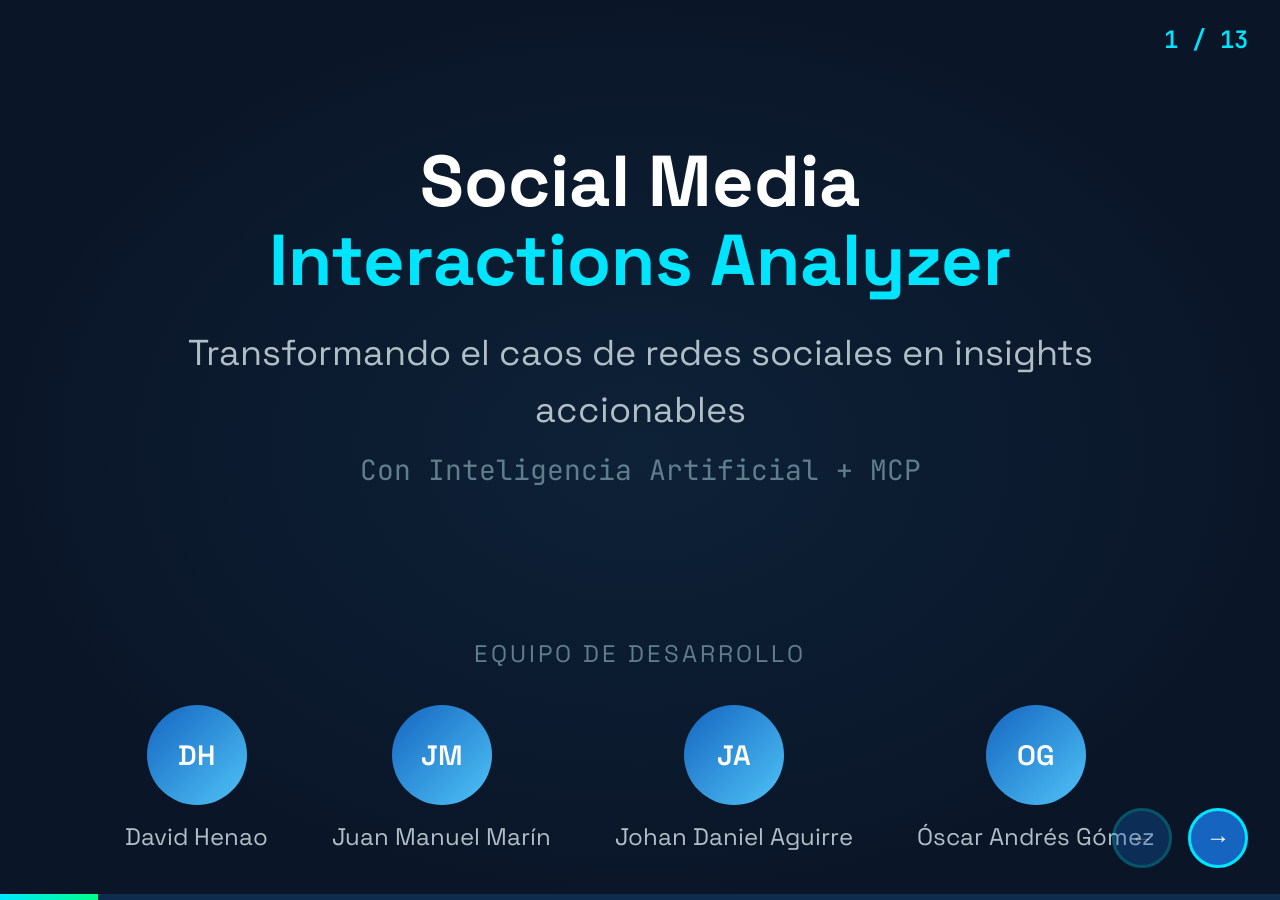
==== commit 66eecc7e: "feat: added slides for future improvements" ====
--- a/docs/slides/index.html
+++ b/docs/slides/index.html
@@ -60,17 +60,17 @@
             <div class="solution-flow">
                 <div class="flow-step"><div class="step-icon">👤</div><h4>Usuario</h4><p>Lenguaje Natural</p></div>
                 <div class="flow-arrow">→</div>
-                <div class="flow-step highlight"><div class="step-icon">🤖</div><h4>Agente</h4><p>Orquestador + LangGraph</p></div>
+                <div class="flow-step highlight"><div class="step-icon">🤖</div><h4>Agente Go</h4><p>ReAct + Caché SHA-256</p></div>
                 <div class="flow-arrow">→</div>
-                <div class="flow-step"><div class="step-icon">🔧</div><h4>MCPs</h4><p>Tool Calling</p></div>
+                <div class="flow-step"><div class="step-icon">🔧</div><h4>MCPs</h4><p>FastMCP · stdio</p></div>
                 <div class="flow-arrow">→</div>
-                <div class="flow-step"><div class="step-icon">📊</div><h4>Datos</h4><p>JSON / CSV</p></div>
+                <div class="flow-step"><div class="step-icon">📊</div><h4>Datos</h4><p>Parquet</p></div>
             </div>
             <div class="tech-tags">
                 <span class="tag">FastMCP</span>
-                <span class="tag">LangGraph</span>
+                <span class="tag">Go (ReAct)</span>
                 <span class="tag">Streamlit</span>
-                <span class="tag">LLM Integration</span>
+                <span class="tag">Ollama / GPT-4o-mini</span>
             </div>
         </div>
 
@@ -82,23 +82,23 @@
                     <div class="layer-label">PRESENTATION</div>
                     <div class="arch-box user">👤 Usuario<br><span>Streamlit / Terminal</span></div>
                 </div>
-                <div class="arch-connector">↓ Tool Calling</div>
+                <div class="arch-connector">↓ HTTP POST /query</div>
                 <div class="arch-layer">
                     <div class="layer-label">ORCHESTRATION</div>
-                    <div class="arch-box agent">🤖 Agente LangGraph<br><span>Decisiones + Estado</span></div>
-                    <div class="arch-box cache">⚡ Cache<br><span>Redis / Memoria</span></div>
-                </div>
-                <div class="arch-connector">↓ REST API</div>
+                    <div class="arch-box agent">🤖 Agente Go (ReAct)<br><span>Tool Calling + Estado</span></div>
+                    <div class="arch-box cache">⚡ Caché SHA-256<br><span>In-memory · doble capa</span></div>
+                </div>
+                <div class="arch-connector">↓ JSON-RPC 2.0 · stdio</div>
                 <div class="arch-layer">
-                    <div class="layer-label">MCP SERVICES</div>
-                    <div class="arch-box mcp">📝 Resumen</div>
-                    <div class="arch-box mcp">📊 Métricas</div>
-                    <div class="arch-box mcp obligatorio">🚀 Propagación</div>
+                    <div class="layer-label">MCP SERVICES (Python · FastMCP)</div>
+                    <div class="arch-box mcp">📝 summary_mcp<br><span>:8003</span></div>
+                    <div class="arch-box mcp">📊 metrics_mcp<br><span>:8001</span></div>
+                    <div class="arch-box mcp obligatorio">🚀 propagation_mcp<br><span>:8002</span></div>
                 </div>
                 <div class="arch-connector">↓</div>
                 <div class="arch-layer">
                     <div class="layer-label">DATA</div>
-                    <div class="arch-box data">📁 Dataset Social<br><span>JSON / CSV</span></div>
+                    <div class="arch-box data">📁 db/data.parquet<br><span>Pandas · PyArrow</span></div>
                 </div>
             </div>
         </div>
@@ -124,11 +124,11 @@
                     <div class="mcp-header"><span class="mcp-num">02</span><span class="mcp-type">Tradicional</span></div>
                     <h3>Análisis de Métricas</h3>
                     <p class="mcp-desc">Datos duros sin IA</p>
-                    <div class="mcp-tech">Pandas</div>
+                    <div class="mcp-tech">Pandas · :8001</div>
                     <ul class="mcp-features">
-                        <li>Top influencers</li>
-                        <li>Posts virales</li>
-                        <li>Métricas aggregate</li>
+                        <li>Total posts · likes</li>
+                        <li>Top fuentes por reach</li>
+                        <li>Engagement por sentimiento</li>
                     </ul>
                 </div>
                 <div class="mcp-card obligatorio">
@@ -136,11 +136,11 @@
                     <div class="mcp-header"><span class="mcp-num">!</span><span class="mcp-type">OBLIGATORIO</span></div>
                     <h3>Propagación</h3>
                     <p class="mcp-desc">Análisis de impacto</p>
-                    <div class="mcp-tech">Graph + Pandas</div>
+                    <div class="mcp-tech">Pandas · BFS · :8002</div>
                     <ul class="mcp-features">
-                        <li>Estructura de árbol</li>
-                        <li>Alcance cumulativo</li>
-                        <li>Cadena de replicación</li>
+                        <li>Árbol parentId → replies</li>
+                        <li>Alcance acumulativo (BFS)</li>
+                        <li>Top posts por reach</li>
                     </ul>
                 </div>
             </div>
@@ -168,27 +168,27 @@
                     <div class="diff-icon">⚡</div>
                     <h3>Optimización Tiempo</h3>
                     <ul>
-                        <li><span class="check">✓</span> FastMCP para implementación rápida</li>
-                        <li><span class="check">✓</span> LangGraph (grafo lineal simple)</li>
-                        <li><span class="check">✓</span> Pandas para métricas (no reinventar)</li>
-                        <li><span class="check">✓</span> Streamlit para interfaz</li>
+                        <li><span class="check">✓</span> FastMCP para implementación rápida de herramientas</li>
+                        <li><span class="check">✓</span> Lógica ReAct en Go (sin framework extra)</li>
+                        <li><span class="check">✓</span> Pandas para métricas (no reinventar la rueda)</li>
+                        <li><span class="check">✓</span> Streamlit para interfaz en minutos</li>
                     </ul>
                 </div>
             </div>
             <div class="strategy-box">
-                <h4>📋 Hoja de Ruta Sugerida</h4>
+                <h4>✅ Hoja de Ruta — Completada</h4>
                 <div class="strategy-items" style="grid-template-columns: repeat(2, 1fr);">
                     <div class="strategy-item" style="border-left: 4px solid #FF9800;">
-                        <span class="phase">Fase 1: Data</span><span>Identificar jerarquía post_id vs reply_to</span>
+                        <span class="phase">✅ Fase 1: Data</span><span>db/data.parquet · jerarquía parentId → replies</span>
                     </div>
                     <div class="strategy-item" style="border-left: 4px solid #4CAF50;">
-                        <span class="phase">Fase 2: MCPs</span><span>Endpoints con FastMCP</span>
+                        <span class="phase">✅ Fase 2: MCPs</span><span>metrics · propagation · summary (FastMCP)</span>
                     </div>
                     <div class="strategy-item" style="border-left: 4px solid #AB47BC;">
-                        <span class="phase">Fase 3: Agente</span><span>System Prompt efectivo</span>
+                        <span class="phase">✅ Fase 3: Agente Go</span><span>ReAct + caché SHA-256 + cliente JSON-RPC</span>
                     </div>
                     <div class="strategy-item" style="border-left: 4px solid #42A5F5;">
-                        <span class="phase">Fase 4: Demo</span><span>Streamlit</span>
+                        <span class="phase">🎬 Fase 4: Demo</span><span>Streamlit live · métricas desde MCP</span>
                     </div>
                 </div>
             </div>
@@ -342,26 +342,29 @@
         <div class="slide slide-content" data-slide="9">
             <div class="slide-header"><span class="slide-number">10</span><h2>Demo: Muestreo en Vivo</h2></div>
             <div class="demo-grid">
-                <div class="demo-card principal">
-                    <span class="demo-bg-icon">🎬</span>
-                    <span class="demo-bg-icon" style="font-size: 80px;">Video aquí</span>
-                    <div class="demo-icon">🎬</div>
-                    <h3>Espacio para Demostración</h3>
-                    <p>Esta slide se completará cuando el desarrollo esté disponible</p>
-                    <div class="placeholder-line"></div>
-                    <div class="placeholder-line short"></div>
-                    <div class="placeholder-line"></div>
-                </div>
-                <div class="demo-card">
-                    <span class="demo-bg-icon">💬</span>
-                    <h3>💬 Chat con el agente</h3>
-                    <p>Interacción directa mediante lenguaje natural</p>
-                </div>
+                <div class="demo-card principal demo-media-card">
+                    <h3>🎬 Demo funcional</h3>
+                    <p>Vista del flujo de análisis funcionando con el agente y los MCPs.</p>
+                        <video class="demo-video" controls preload="metadata" poster="../resources/demo-pic.jpeg">
+                            <source src="../resources/demo-video.mp4" type="video/mp4">
+                            Tu navegador no soporta la reproducción de video.
+                        </video>
+                </div>
+
+                <button class="demo-capture-button" type="button" onclick="openImageModal('../resources/demo-pic.jpeg')">
+                    <img
+                        class="demo-capture"
+                        src="../resources/demo-pic.jpeg"
+                        alt="Captura de la demo del Social Media Interactions Analyzer"
+                    />
+                </button>
+
                 <div class="demo-card">
                     <span class="demo-bg-icon">📊</span>
                     <h3>📊 Respuestas en tiempo real</h3>
                     <p>Análisis instantáneo de interacciones</p>
                 </div>
+
                 <div class="demo-card">
                     <span class="demo-bg-icon">🔍</span>
                     <h3>🔍 Consultas en lenguaje natural</h3>
@@ -370,8 +373,71 @@
             </div>
         </div>
 
-<!-- Slide 11: Contacto -->
-        <div class="slide slide-content slide-final" data-slide="10">
+<!-- Slide 11: Gap analysis -->
+<div class="slide slide-content" data-slide="10">
+    <div class="slide-header">
+        <span class="slide-number">14</span>
+        <h2>Gap analysis vs plan original</h2>
+    </div>
+
+    <div class="demo-grid">
+        <div class="demo-card principal">
+            <h3>✅ Implementado</h3>
+            <p>Carga Parquet, BFS de propagación, limpieza de texto y uso de LLM local con Ollama.</p>
+        </div>
+
+        <div class="demo-card">
+            <span class="demo-bg-icon">⚠️</span>
+            <h3>Parcial</h3>
+            <p>Caché, patrón ReAct y trazabilidad funcionan, pero aún de forma limitada.</p>
+        </div>
+
+        <div class="demo-card">
+            <span class="demo-bg-icon">❌</span>
+            <h3>No implementado</h3>
+            <p>Memoria episódica, planning secuencial, reflection loop, RAG y detección de alucinaciones.</p>
+        </div>
+    </div>
+</div>
+
+<!-- Slide 12: Oportunidades P0 -->
+<div class="slide slide-content" data-slide="11">
+    <div class="slide-header">
+        <span class="slide-number">12</span>
+        <h2>Oportunidades P1 — Alto Valor</h2>
+    </div>
+
+    <div class="demo-grid">
+        <div class="demo-card principal">
+            <h3>🔁 Reflection loop</h3>
+            <p>Agregar un nodo de verificación para validar si los datos realmente responden la pregunta antes de generar la respuesta final.</p>
+            <p><strong>Impacto:</strong> alto · <strong>Esfuerzo:</strong> medio</p>
+        </div>
+
+        <div class="demo-card">
+            <span class="demo-bg-icon">🧭</span>
+            <h3>Planning secuencial</h3>
+            <p>Dividir preguntas complejas en pasos: primero obtener métricas y luego analizar propagación del post principal.</p>
+            <p><strong>Impacto:</strong> alto · <strong>Esfuerzo:</strong> medio</p>
+        </div>
+
+        <div class="demo-card">
+            <span class="demo-bg-icon">⚡</span>
+            <h3>Caché de herramientas</h3>
+            <p>Guardar resultados de MCP por herramienta y parámetros, no solo la respuesta final de la consulta.</p>
+            <p><strong>Impacto:</strong> medio · <strong>Esfuerzo:</strong> bajo</p>
+        </div>
+
+        <div class="demo-card">
+            <span class="demo-bg-icon">🔤</span>
+            <h3>Sentimiento flexible</h3>
+            <p>Hacer las búsquedas de sentimiento case-insensitive, ya que el dataset usa MAYÚSCULAS y el usuario suele escribir en minúsculas.</p>
+            <p><strong>Impacto:</strong> medio · <strong>Esfuerzo:</strong> bajo</p>
+        </div>
+    </div>
+</div>
+<!-- Slide 13: Contacto -->
+        <div class="slide slide-content slide-final" data-slide="12">
             <div class="final-hero">
                 <h1 class="final-title">¡Gracias!</h1>
                 <h2 class="final-subtitle">Transforma el Social Listening con IA</h2>
@@ -392,7 +458,7 @@
                 <div class="final-tech">
                     <p class="final-label">Tecnologías</p>
                     <div class="final-pills">
-                        <span>FastMCP</span><span>LangGraph</span><span>Streamlit</span><span>Python</span><span>MCP</span>
+                        <span>FastMCP</span><span>Go (ReAct)</span><span>Streamlit</span><span>Python</span><span>Ollama</span><span>Parquet</span>
                     </div>
                 </div>
             </div>
@@ -400,7 +466,7 @@
     </div>
 
     <div class="slide-counter">
-        <span id="currentSlide">1</span> / <span id="totalSlides">11</span>
+        <span id="currentSlide">1</span> / <span id="totalSlides">13</span>
     </div>
 
     <div class="nav-controls">
@@ -413,7 +479,7 @@
     </div>
 
     <script>
-        const totalSlides = 11;
+        const totalSlides = 13;
         let currentSlide = 0;
 
         function updateSlide() {
@@ -459,5 +525,32 @@
         // Init first slide
         updateSlide();
     </script>
+    <div id="imagePreviewModal" class="image-preview-modal" onclick="closeImageModal()">
+    <button class="image-preview-close" type="button" onclick="closeImageModal()">×</button>
+    <img id="imagePreviewModalImg" class="image-preview-modal-img" src="" alt="Vista ampliada de la captura">
+</div>
+<script>
+    function openImageModal(src) {
+        const modal = document.getElementById('imagePreviewModal');
+        const img = document.getElementById('imagePreviewModalImg');
+
+        img.src = src;
+        modal.classList.add('open');
+    }
+
+    function closeImageModal() {
+        const modal = document.getElementById('imagePreviewModal');
+        const img = document.getElementById('imagePreviewModalImg');
+
+        modal.classList.remove('open');
+        img.src = '';
+    }
+
+    document.addEventListener('keydown', function (event) {
+        if (event.key === 'Escape') {
+            closeImageModal();
+        }
+    });
+</script>
 </body>
 </html>
--- a/docs/slides/css/styles.css
+++ b/docs/slides/css/styles.css
@@ -305,6 +305,49 @@
 .demo-card p { font-size: 26px !important; color: var(--text-muted); }
 .placeholder-line { height: 18px; background: rgba(33, 150, 243, 0.3); border-radius: 8px; margin: 1rem 0; }
 .placeholder-line.short { width: 60%; }
+.demo-media-card {
+    gap: 0.75rem;
+    overflow: hidden;
+}
+
+.demo-media-card h3,
+.demo-media-card p {
+    position: relative;
+    z-index: 1;
+    text-align: center;
+}
+
+.demo-video {
+    width: 100%;
+    max-height: 520px;
+    border-radius: 14px;
+    border: 2px solid rgba(79, 195, 247, 0.45);
+    background: #000;
+    object-fit: contain;
+    position: relative;
+    z-index: 1;
+}
+
+.demo-capture-card {
+    align-items: center;
+    gap: 1rem;
+    overflow: hidden;
+}
+
+.demo-capture-card h3 {
+    text-align: center;
+}
+
+.demo-capture {
+    width: 100%;
+    max-height: 220px;
+    border-radius: 12px;
+    border: 2px solid rgba(79, 195, 247, 0.35);
+    object-fit: contain;
+    background: rgba(0, 0, 0, 0.25);
+    position: relative;
+    z-index: 1;
+}
 
 /* Contacto */
 .contact-grid { display: flex; flex-direction: column; gap: 3rem; flex: 1; justify-content: center; align-items: center; }
@@ -445,4 +488,63 @@
     border-radius: 25px;
     font-size: 16px !important;
     font-family: 'JetBrains Mono', monospace;
+}
+
+.demo-capture-button {
+    width: 100%;
+    padding: 0;
+    border: none;
+    background: transparent;
+    cursor: zoom-in;
+    position: relative;
+    z-index: 2;
+}
+
+.demo-capture-button:hover .demo-capture {
+    transform: scale(1.02);
+    border-color: rgba(79, 195, 247, 0.75);
+}
+
+.demo-capture {
+    transition: transform 0.2s ease, border-color 0.2s ease;
+}
+
+.image-preview-modal {
+    position: fixed;
+    inset: 0;
+    display: none;
+    align-items: center;
+    justify-content: center;
+    padding: 2rem;
+    background: rgba(0, 0, 0, 0.88);
+    z-index: 9999;
+}
+
+.image-preview-modal.open {
+    display: flex;
+}
+
+.image-preview-modal-img {
+    max-width: 95vw;
+    max-height: 90vh;
+    object-fit: contain;
+    border-radius: 14px;
+    border: 2px solid rgba(79, 195, 247, 0.6);
+    background: #000;
+}
+
+.image-preview-close {
+    position: fixed;
+    top: 1.5rem;
+    right: 2rem;
+    width: 3rem;
+    height: 3rem;
+    border-radius: 999px;
+    border: 2px solid rgba(79, 195, 247, 0.7);
+    background: rgba(13, 41, 71, 0.95);
+    color: #00e5ff;
+    font-size: 2rem;
+    line-height: 1;
+    cursor: pointer;
+    z-index: 10000;
 }
